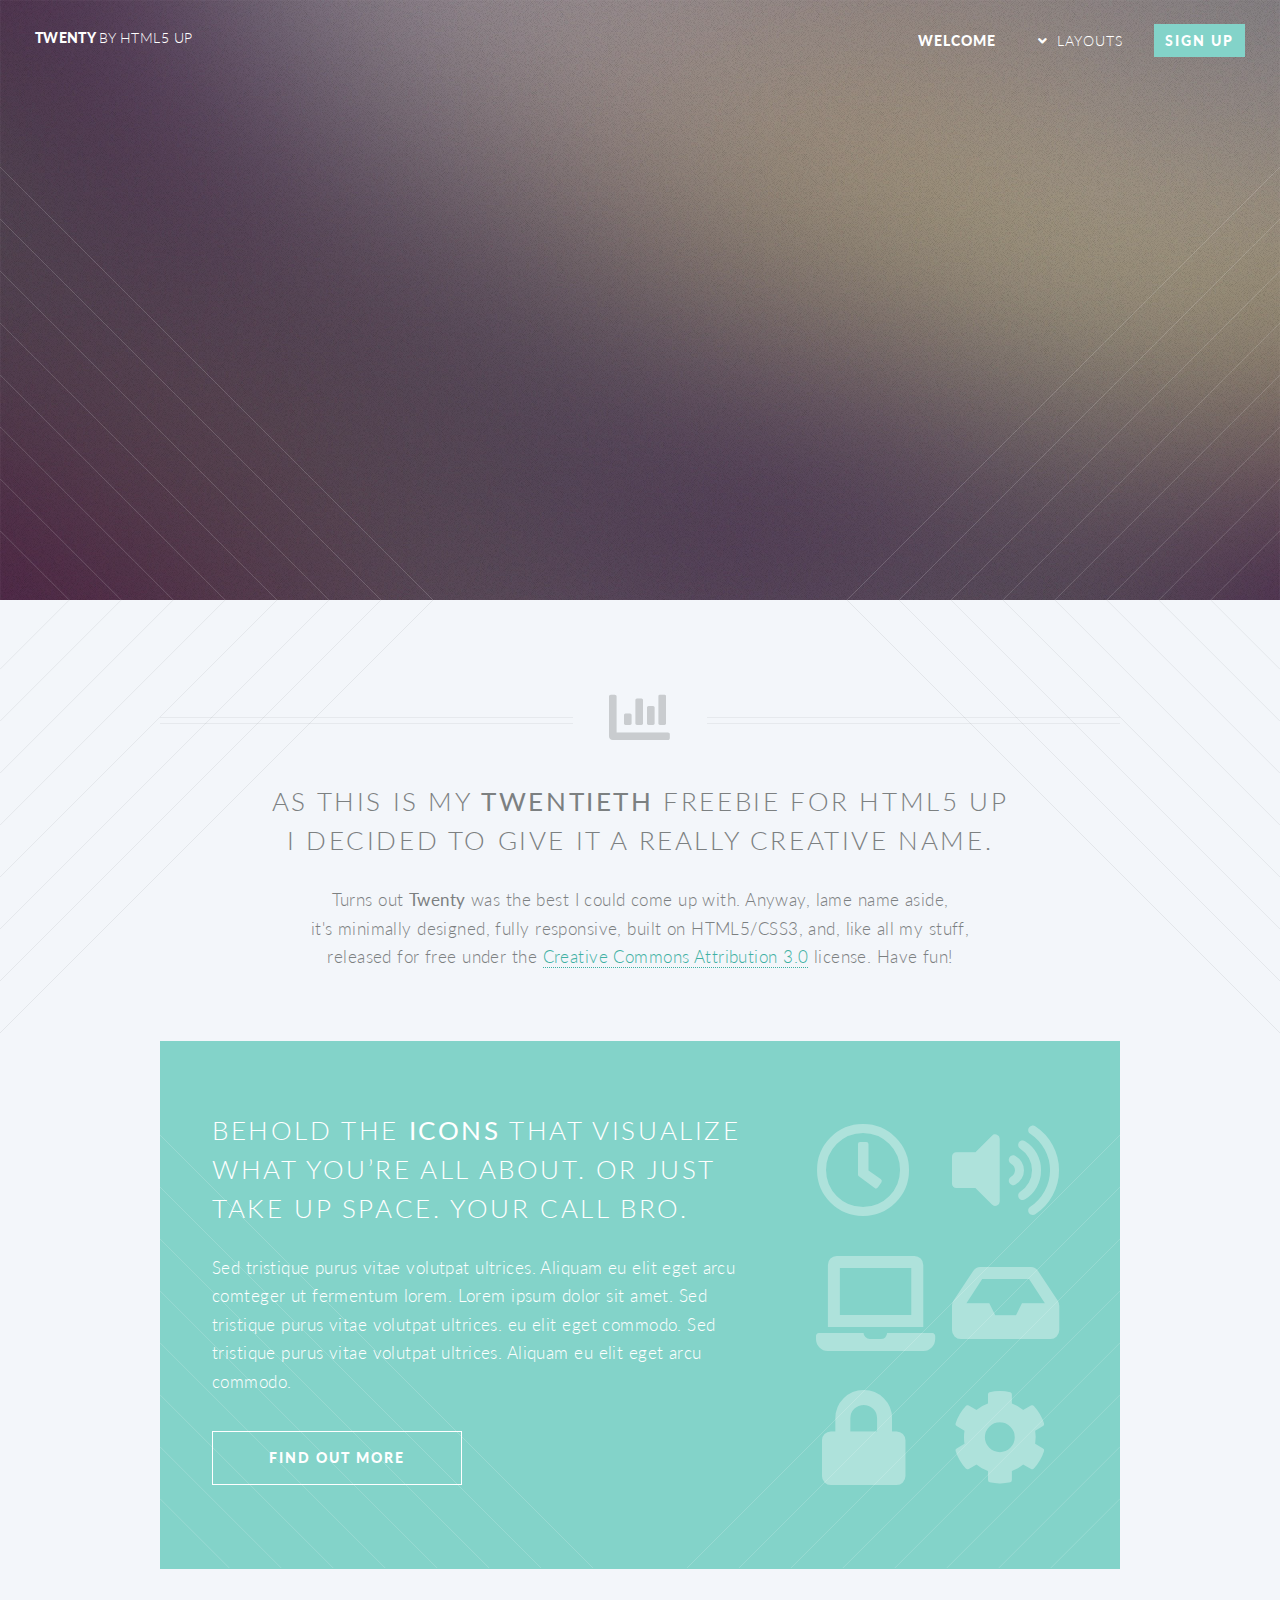
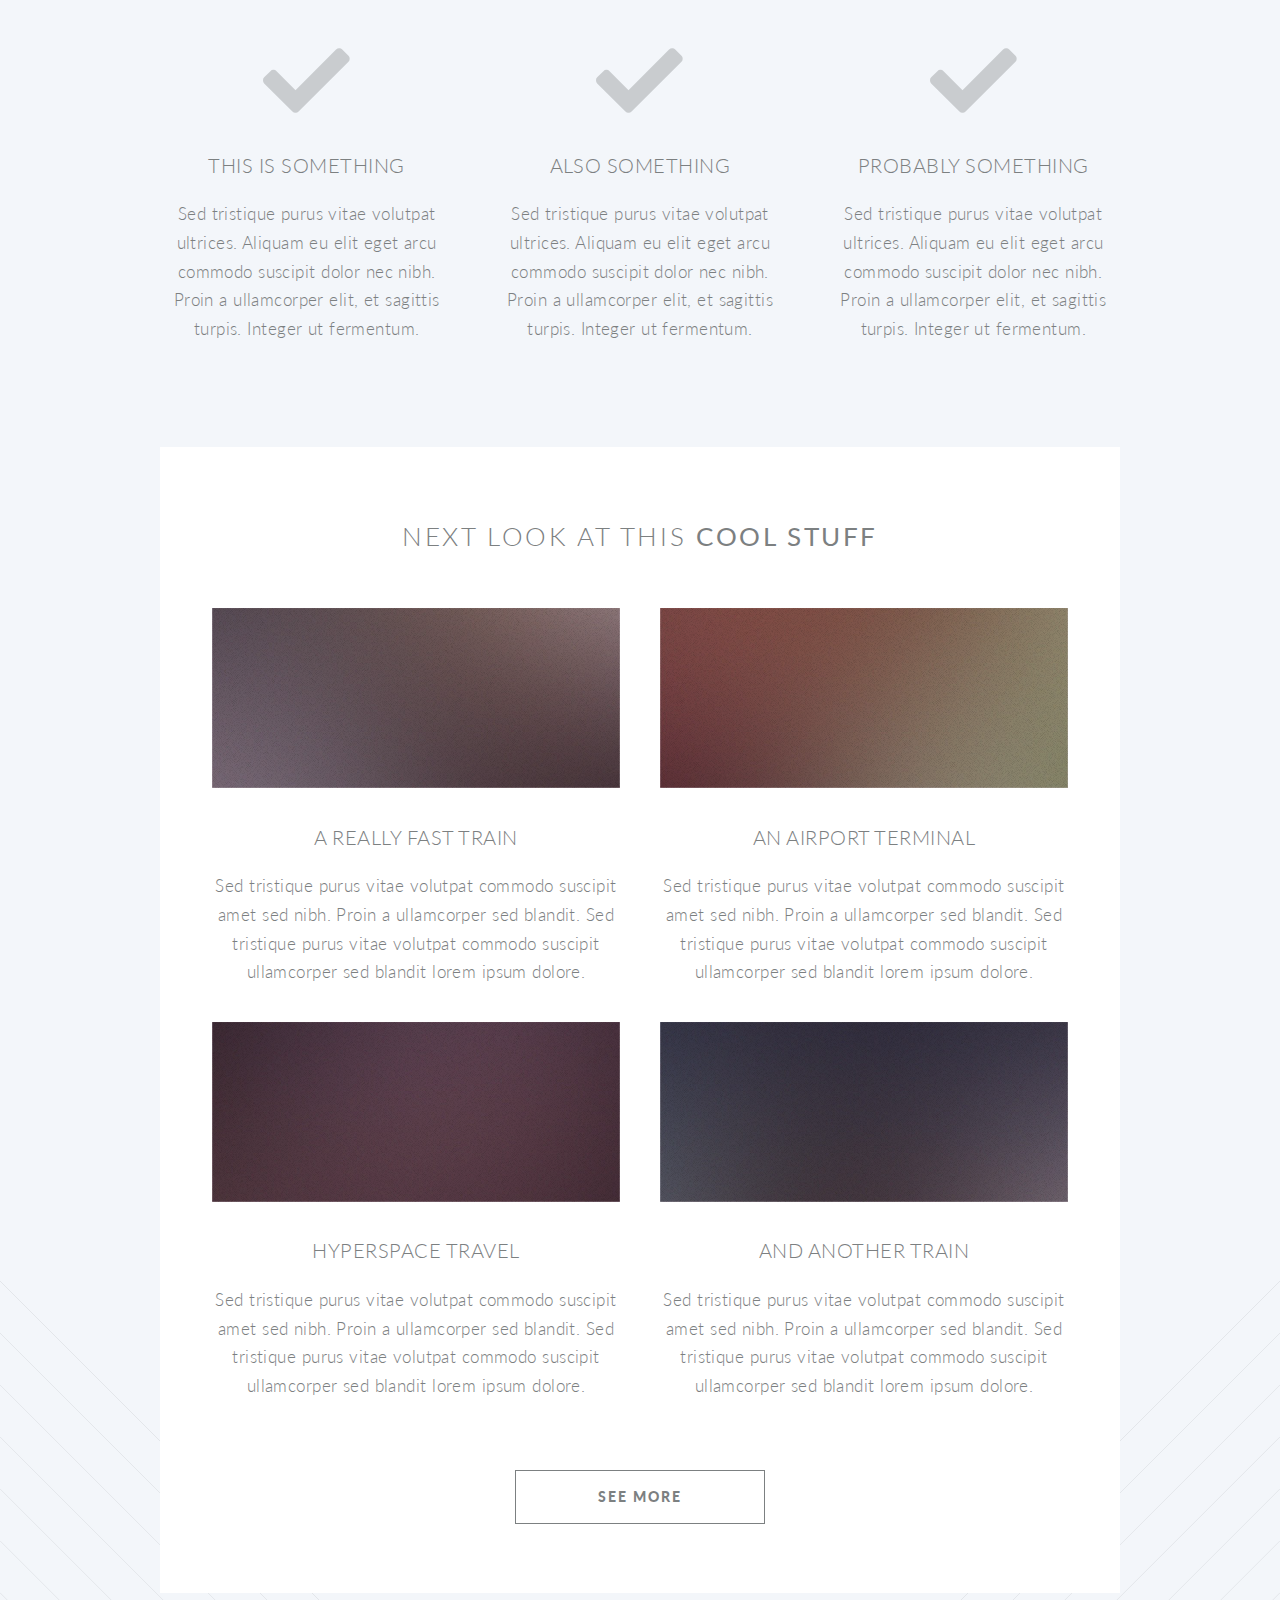
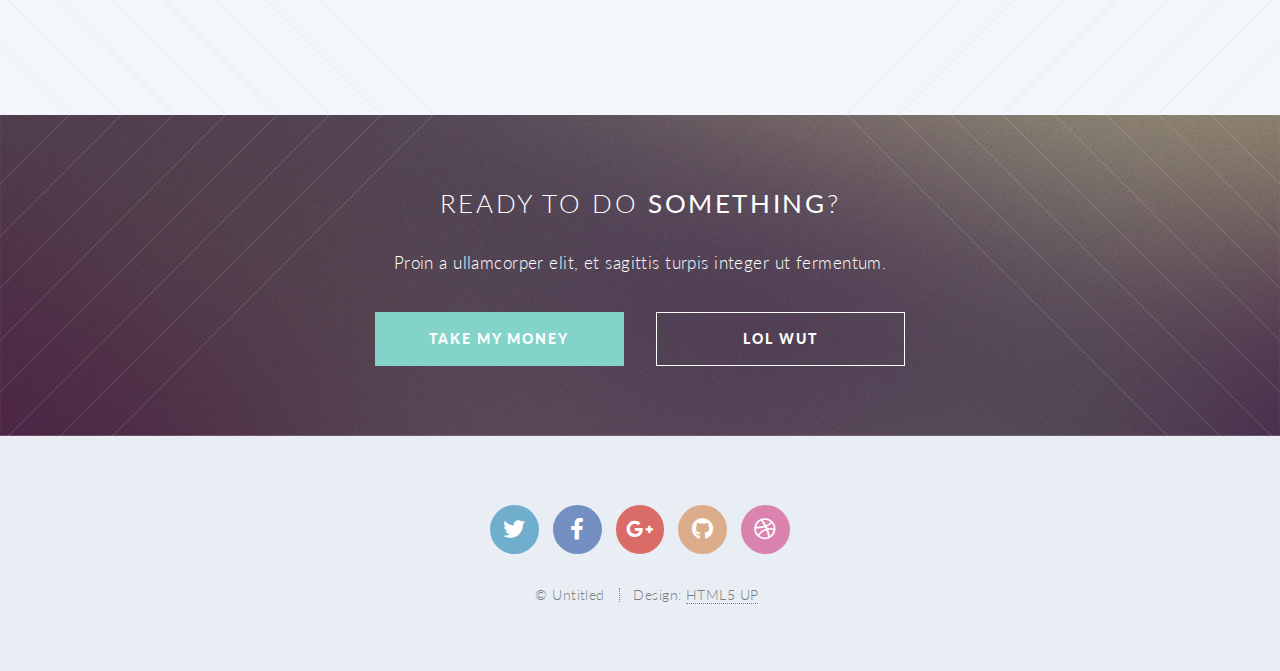
==== index.html @ db38d7d4 "Commit" ====
<!DOCTYPE HTML>
<!--
	Twenty by HTML5 UP
	html5up.net | @ajlkn
	Free for personal and commercial use under the CCA 3.0 license (html5up.net/license)
-->
<html>
	<head>
		<title>Twenty by HTML5 UP</title>
		<meta charset="utf-8" />
		<meta name="viewport" content="width=device-width, initial-scale=1, user-scalable=no" />
		<link rel="stylesheet" href="assets/css/main.css" />
		<noscript><link rel="stylesheet" href="assets/css/noscript.css" /></noscript>
	</head>
	<body class="index is-preload">
		<div id="page-wrapper">

			<!-- Header -->
				<header id="header" class="alt">
					<h1 id="logo"><a href="index.html">Twenty <span>by HTML5 UP</span></a></h1>
					<nav id="nav">
						<ul>
							<li class="current"><a href="index.html">Welcome</a></li>
							<li class="submenu">
								<a href="#">Layouts</a>
								<ul>
									<li><a href="left-sidebar.html">Left Sidebar</a></li>
									<li><a href="right-sidebar.html">Right Sidebar</a></li>
									<li><a href="no-sidebar.html">No Sidebar</a></li>
									<li><a href="contact.html">Contact</a></li>
									<li class="submenu">
										<a href="#">Submenu</a>
										<ul>
											<li><a href="#">Dolore Sed</a></li>
											<li><a href="#">Consequat</a></li>
											<li><a href="#">Lorem Magna</a></li>
											<li><a href="#">Sed Magna</a></li>
											<li><a href="#">Ipsum Nisl</a></li>
										</ul>
									</li>
								</ul>
							</li>
							<li><a href="#" class="button primary">Sign Up</a></li>
						</ul>
					</nav>
				</header>

			<!-- Banner -->
				<section id="banner">

					<!--
						".inner" is set up as an inline-block so it automatically expands
						in both directions to fit whatever's inside it. This means it won't
						automatically wrap lines, so be sure to use line breaks where
						appropriate (<br />).
					-->
					<div class="inner">

						<header>
							<h2>TWENTY</h2>
						</header>
						<p>This is <strong>Twenty</strong>, a free
						<br />
						responsive template
						<br />
						by <a href="http://html5up.net">HTML5 UP</a>.</p>
						<footer>
							<ul class="buttons stacked">
								<li><a href="#main" class="button fit scrolly">Tell Me More</a></li>
							</ul>
						</footer>

					</div>

				</section>

			<!-- Main -->
				<article id="main">

					<header class="special container">
						<span class="icon solid fa-chart-bar"></span>
						<h2>As this is my <strong>twentieth</strong> freebie for HTML5 UP
						<br />
						I decided to give it a really creative name.</h2>
						<p>Turns out <strong>Twenty</strong> was the best I could come up with. Anyway, lame name aside,
						<br />
						it's minimally designed, fully responsive, built on HTML5/CSS3,
						and, like all my stuff,
						<br />
						released for free under the <a href="http://html5up.net/license">Creative Commons Attribution 3.0</a> license. Have fun!</p>
					</header>

					<!-- One -->
						<section class="wrapper style2 container special-alt">
							<div class="row gtr-50">
								<div class="col-8 col-12-narrower">

									<header>
										<h2>Behold the <strong>icons</strong> that visualize what you’re all about. or just take up space. your call bro.</h2>
									</header>
									<p>Sed tristique purus vitae volutpat ultrices. Aliquam eu elit eget arcu comteger ut fermentum lorem. Lorem ipsum dolor sit amet. Sed tristique purus vitae volutpat ultrices. eu elit eget commodo. Sed tristique purus vitae volutpat ultrices. Aliquam eu elit eget arcu commodo.</p>
									<footer>
										<ul class="buttons">
											<li><a href="#" class="button">Find Out More</a></li>
										</ul>
									</footer>

								</div>
								<div class="col-4 col-12-narrower imp-narrower">

									<ul class="featured-icons">
										<li><span class="icon fa-clock"><span class="label">Feature 1</span></span></li>
										<li><span class="icon solid fa-volume-up"><span class="label">Feature 2</span></span></li>
										<li><span class="icon solid fa-laptop"><span class="label">Feature 3</span></span></li>
										<li><span class="icon solid fa-inbox"><span class="label">Feature 4</span></span></li>
										<li><span class="icon solid fa-lock"><span class="label">Feature 5</span></span></li>
										<li><span class="icon solid fa-cog"><span class="label">Feature 6</span></span></li>
									</ul>

								</div>
							</div>
						</section>

					<!-- Two -->
						<section class="wrapper style1 container special">
							<div class="row">
								<div class="col-4 col-12-narrower">

									<section>
										<span class="icon solid featured fa-check"></span>
										<header>
											<h3>This is Something</h3>
										</header>
										<p>Sed tristique purus vitae volutpat ultrices. Aliquam eu elit eget arcu commodo suscipit dolor nec nibh. Proin a ullamcorper elit, et sagittis turpis. Integer ut fermentum.</p>
									</section>

								</div>
								<div class="col-4 col-12-narrower">

									<section>
										<span class="icon solid featured fa-check"></span>
										<header>
											<h3>Also Something</h3>
										</header>
										<p>Sed tristique purus vitae volutpat ultrices. Aliquam eu elit eget arcu commodo suscipit dolor nec nibh. Proin a ullamcorper elit, et sagittis turpis. Integer ut fermentum.</p>
									</section>

								</div>
								<div class="col-4 col-12-narrower">

									<section>
										<span class="icon solid featured fa-check"></span>
										<header>
											<h3>Probably Something</h3>
										</header>
										<p>Sed tristique purus vitae volutpat ultrices. Aliquam eu elit eget arcu commodo suscipit dolor nec nibh. Proin a ullamcorper elit, et sagittis turpis. Integer ut fermentum.</p>
									</section>

								</div>
							</div>
						</section>

					<!-- Three -->
						<section class="wrapper style3 container special">

							<header class="major">
								<h2>Next look at this <strong>cool stuff</strong></h2>
							</header>

							<div class="row">
								<div class="col-6 col-12-narrower">

									<section>
										<a href="#" class="image featured"><img src="images/pic01.jpg" alt="" /></a>
										<header>
											<h3>A Really Fast Train</h3>
										</header>
										<p>Sed tristique purus vitae volutpat commodo suscipit amet sed nibh. Proin a ullamcorper sed blandit. Sed tristique purus vitae volutpat commodo suscipit ullamcorper sed blandit lorem ipsum dolore.</p>
									</section>

								</div>
								<div class="col-6 col-12-narrower">

									<section>
										<a href="#" class="image featured"><img src="images/pic02.jpg" alt="" /></a>
										<header>
											<h3>An Airport Terminal</h3>
										</header>
										<p>Sed tristique purus vitae volutpat commodo suscipit amet sed nibh. Proin a ullamcorper sed blandit. Sed tristique purus vitae volutpat commodo suscipit ullamcorper sed blandit lorem ipsum dolore.</p>
									</section>

								</div>
							</div>
							<div class="row">
								<div class="col-6 col-12-narrower">

									<section>
										<a href="#" class="image featured"><img src="images/pic03.jpg" alt="" /></a>
										<header>
											<h3>Hyperspace Travel</h3>
										</header>
										<p>Sed tristique purus vitae volutpat commodo suscipit amet sed nibh. Proin a ullamcorper sed blandit. Sed tristique purus vitae volutpat commodo suscipit ullamcorper sed blandit lorem ipsum dolore.</p>
									</section>

								</div>
								<div class="col-6 col-12-narrower">

									<section>
										<a href="#" class="image featured"><img src="images/pic04.jpg" alt="" /></a>
										<header>
											<h3>And Another Train</h3>
										</header>
										<p>Sed tristique purus vitae volutpat commodo suscipit amet sed nibh. Proin a ullamcorper sed blandit. Sed tristique purus vitae volutpat commodo suscipit ullamcorper sed blandit lorem ipsum dolore.</p>
									</section>

								</div>
							</div>

							<footer class="major">
								<ul class="buttons">
									<li><a href="#" class="button">See More</a></li>
								</ul>
							</footer>

						</section>

				</article>

			<!-- CTA -->
				<section id="cta">

					<header>
						<h2>Ready to do <strong>something</strong>?</h2>
						<p>Proin a ullamcorper elit, et sagittis turpis integer ut fermentum.</p>
					</header>
					<footer>
						<ul class="buttons">
							<li><a href="#" class="button primary">Take My Money</a></li>
							<li><a href="#" class="button">LOL Wut</a></li>
						</ul>
					</footer>

				</section>

			<!-- Footer -->
				<footer id="footer">

					<ul class="icons">
						<li><a href="#" class="icon brands circle fa-twitter"><span class="label">Twitter</span></a></li>
						<li><a href="#" class="icon brands circle fa-facebook-f"><span class="label">Facebook</span></a></li>
						<li><a href="#" class="icon brands circle fa-google-plus-g"><span class="label">Google+</span></a></li>
						<li><a href="#" class="icon brands circle fa-github"><span class="label">Github</span></a></li>
						<li><a href="#" class="icon brands circle fa-dribbble"><span class="label">Dribbble</span></a></li>
					</ul>

					<ul class="copyright">
						<li>&copy; Untitled</li><li>Design: <a href="http://html5up.net">HTML5 UP</a></li>
					</ul>

				</footer>

		</div>

		<!-- Scripts -->
			<script src="assets/js/jquery.min.js"></script>
			<script src="assets/js/jquery.dropotron.min.js"></script>
			<script src="assets/js/jquery.scrolly.min.js"></script>
			<script src="assets/js/jquery.scrollex.min.js"></script>
			<script src="assets/js/browser.min.js"></script>
			<script src="assets/js/breakpoints.min.js"></script>
			<script src="assets/js/util.js"></script>
			<script src="assets/js/main.js"></script>

	</body>
</html>
---- assets/css/main.css ----
@import url("fontawesome-all.min.css");
@import url("https://fonts.googleapis.com/css?family=Lato:300,400,900");

/*
	Twenty by HTML5 UP
	html5up.net | @ajlkn
	Free for personal and commercial use under the CCA 3.0 license (html5up.net/license)
*/

html, body, div, span, applet, object,
iframe, h1, h2, h3, h4, h5, h6, p, blockquote,
pre, a, abbr, acronym, address, big, cite,
code, del, dfn, em, img, ins, kbd, q, s, samp,
small, strike, strong, sub, sup, tt, var, b,
u, i, center, dl, dt, dd, ol, ul, li, fieldset,
form, label, legend, table, caption, tbody,
tfoot, thead, tr, th, td, article, aside,
canvas, details, embed, figure, figcaption,
footer, header, hgroup, menu, nav, output, ruby,
section, summary, time, mark, audio, video {
	margin: 0;
	padding: 0;
	border: 0;
	font-size: 100%;
	font: inherit;
	vertical-align: baseline;}

article, aside, details, figcaption, figure,
footer, header, hgroup, menu, nav, section {
	display: block;}

body {
	line-height: 1;
}

ol, ul {
	list-style: none;
}

blockquote, q {
	quotes: none;
}

	blockquote:before, blockquote:after, q:before, q:after {
		content: '';
		content: none;
	}

table {
	border-collapse: collapse;
	border-spacing: 0;
}

body {
	-webkit-text-size-adjust: none;
}

mark {
	background-color: transparent;
	color: inherit;
}

input::-moz-focus-inner {
	border: 0;
	padding: 0;
}

input, select, textarea {
	-moz-appearance: none;
	-webkit-appearance: none;
	-ms-appearance: none;
	appearance: none;
}

/* Basic */

	html {
		box-sizing: border-box;
	}

	*, *:before, *:after {
		box-sizing: inherit;
	}

	body {
		background: #f3f6fa;
	}

		body.is-preload *, body.is-preload *:before, body.is-preload *:after {
			-moz-animation: none !important;
			-webkit-animation: none !important;
			-ms-animation: none !important;
			animation: none !important;
			-moz-transition: none !important;
			-webkit-transition: none !important;
			-ms-transition: none !important;
			transition: none !important;
		}

	body, input, select, textarea {
		color: #7c8081;
		font-family: 'Lato', sans-serif;
		font-size: 15pt;
		font-weight: 300;
		letter-spacing: 0.025em;
		line-height: 1.75em;
	}

	a {
		-moz-transition: color 0.2s ease-in-out, border-color 0.2s ease-in-out, background-color 0.2s ease-in-out;
		-webkit-transition: color 0.2s ease-in-out, border-color 0.2s ease-in-out, background-color 0.2s ease-in-out;
		-ms-transition: color 0.2s ease-in-out, border-color 0.2s ease-in-out, background-color 0.2s ease-in-out;
		transition: color 0.2s ease-in-out, border-color 0.2s ease-in-out, background-color 0.2s ease-in-out;
		color: #3fb1a3;
		text-decoration: none;
		border-bottom: dotted 1px;
	}

		a:hover {
			border-bottom-color: transparent;
		}

	strong, b {
		font-weight: 400;
	}

	p, ul, ol, dl, table, blockquote {
		margin: 0 0 2em 0;
	}

	h1, h2, h3, h4, h5, h6 {
		color: inherit;
		font-weight: 300;
		line-height: 1.75em;
		margin-bottom: 1em;
		text-transform: uppercase;
	}

		h1 a, h2 a, h3 a, h4 a, h5 a, h6 a {
			color: inherit;
			text-decoration: none;
			border: 0;
		}

	h2 {
		font-size: 1.5em;
		letter-spacing: 0.1em;
	}

	h3 {
		font-size: 1.15em;
		letter-spacing: 0.025em;
	}

	sub {
		font-size: 0.8em;
		position: relative;
		top: 0.5em;
	}

	sup {
		font-size: 0.8em;
		position: relative;
		top: -0.5em;
	}

	hr {
		border-top: solid 1px rgba(124, 128, 129, 0.2);
		border: 0;
		margin-bottom: 1.5em;
	}

	blockquote {
		border-left: solid 0.5em rgba(124, 128, 129, 0.2);
		font-style: italic;
		padding: 1em 0 1em 2em;
	}

/* Container */

	.container {
		margin: 0 auto;
		max-width: 100%;
		width: 1400px;
	}

		.container.medium {
			width: 1050px;
		}

		@media screen and (max-width: 1680px) {

			.container {
				width: 1200px;
			}

				.container.medium {
					width: 900px;
				}

		}

		@media screen and (max-width: 1280px) {

			.container {
				width: 960px;
			}

				.container.medium {
					width: 735px;
				}

		}

		@media screen and (max-width: 980px) {

			.container {
				width: 95%;
			}

				.container.medium {
					width: 71.25%;
				}

		}

		@media screen and (max-width: 840px) {

			.container {
				width: 95%;
			}

				.container.medium {
					width: 95%;
				}

		}

		@media screen and (max-width: 736px) {

			.container {
				width: 100%;
			}

				.container.medium {
					width: 100%;
				}

		}

/* Row */

	.row {
		display: flex;
		flex-wrap: wrap;
		box-sizing: border-box;
		align-items: stretch;
	}

		.row > * {
			box-sizing: border-box;
		}

		.row.gtr-uniform > * > :last-child {
			margin-bottom: 0;
		}

		.row.aln-left {
			justify-content: flex-start;
		}

		.row.aln-center {
			justify-content: center;
		}

		.row.aln-right {
			justify-content: flex-end;
		}

		.row.aln-top {
			align-items: flex-start;
		}

		.row.aln-middle {
			align-items: center;
		}

		.row.aln-bottom {
			align-items: flex-end;
		}

		.row > .imp {
			order: -1;
		}

		.row > .col-1 {
			width: 8.33333%;
		}

		.row > .off-1 {
			margin-left: 8.33333%;
		}

		.row > .col-2 {
			width: 16.66667%;
		}

		.row > .off-2 {
			margin-left: 16.66667%;
		}

		.row > .col-3 {
			width: 25%;
		}

		.row > .off-3 {
			margin-left: 25%;
		}

		.row > .col-4 {
			width: 33.33333%;
		}

		.row > .off-4 {
			margin-left: 33.33333%;
		}

		.row > .col-5 {
			width: 41.66667%;
		}

		.row > .off-5 {
			margin-left: 41.66667%;
		}

		.row > .col-6 {
			width: 50%;
		}

		.row > .off-6 {
			margin-left: 50%;
		}

		.row > .col-7 {
			width: 58.33333%;
		}

		.row > .off-7 {
			margin-left: 58.33333%;
		}

		.row > .col-8 {
			width: 66.66667%;
		}

		.row > .off-8 {
			margin-left: 66.66667%;
		}

		.row > .col-9 {
			width: 75%;
		}

		.row > .off-9 {
			margin-left: 75%;
		}

		.row > .col-10 {
			width: 83.33333%;
		}

		.row > .off-10 {
			margin-left: 83.33333%;
		}

		.row > .col-11 {
			width: 91.66667%;
		}

		.row > .off-11 {
			margin-left: 91.66667%;
		}

		.row > .col-12 {
			width: 100%;
		}

		.row > .off-12 {
			margin-left: 100%;
		}

		.row.gtr-0 {
			margin-top: 0px;
			margin-left: 0px;
		}

			.row.gtr-0 > * {
				padding: 0px 0 0 0px;
			}

			.row.gtr-0.gtr-uniform {
				margin-top: 0px;
			}

				.row.gtr-0.gtr-uniform > * {
					padding-top: 0px;
				}

		.row.gtr-25 {
			margin-top: -12.5px;
			margin-left: -12.5px;
		}

			.row.gtr-25 > * {
				padding: 12.5px 0 0 12.5px;
			}

			.row.gtr-25.gtr-uniform {
				margin-top: -12.5px;
			}

				.row.gtr-25.gtr-uniform > * {
					padding-top: 12.5px;
				}

		.row.gtr-50 {
			margin-top: -25px;
			margin-left: -25px;
		}

			.row.gtr-50 > * {
				padding: 25px 0 0 25px;
			}

			.row.gtr-50.gtr-uniform {
				margin-top: -25px;
			}

				.row.gtr-50.gtr-uniform > * {
					padding-top: 25px;
				}

		.row {
			margin-top: -50px;
			margin-left: -50px;
		}

			.row > * {
				padding: 50px 0 0 50px;
			}

			.row.gtr-uniform {
				margin-top: -50px;
			}

				.row.gtr-uniform > * {
					padding-top: 50px;
				}

		.row.gtr-150 {
			margin-top: -75px;
			margin-left: -75px;
		}

			.row.gtr-150 > * {
				padding: 75px 0 0 75px;
			}

			.row.gtr-150.gtr-uniform {
				margin-top: -75px;
			}

				.row.gtr-150.gtr-uniform > * {
					padding-top: 75px;
				}

		.row.gtr-200 {
			margin-top: -100px;
			margin-left: -100px;
		}

			.row.gtr-200 > * {
				padding: 100px 0 0 100px;
			}

			.row.gtr-200.gtr-uniform {
				margin-top: -100px;
			}

				.row.gtr-200.gtr-uniform > * {
					padding-top: 100px;
				}

		@media screen and (max-width: 1680px) {

			.row {
				display: flex;
				flex-wrap: wrap;
				box-sizing: border-box;
				align-items: stretch;
			}

				.row > * {
					box-sizing: border-box;
				}

				.row.gtr-uniform > * > :last-child {
					margin-bottom: 0;
				}

				.row.aln-left {
					justify-content: flex-start;
				}

				.row.aln-center {
					justify-content: center;
				}

				.row.aln-right {
					justify-content: flex-end;
				}

				.row.aln-top {
					align-items: flex-start;
				}

				.row.aln-middle {
					align-items: center;
				}

				.row.aln-bottom {
					align-items: flex-end;
				}

				.row > .imp-wide {
					order: -1;
				}

				.row > .col-1-wide {
					width: 8.33333%;
				}

				.row > .off-1-wide {
					margin-left: 8.33333%;
				}

				.row > .col-2-wide {
					width: 16.66667%;
				}

				.row > .off-2-wide {
					margin-left: 16.66667%;
				}

				.row > .col-3-wide {
					width: 25%;
				}

				.row > .off-3-wide {
					margin-left: 25%;
				}

				.row > .col-4-wide {
					width: 33.33333%;
				}

				.row > .off-4-wide {
					margin-left: 33.33333%;
				}

				.row > .col-5-wide {
					width: 41.66667%;
				}

				.row > .off-5-wide {
					margin-left: 41.66667%;
				}

				.row > .col-6-wide {
					width: 50%;
				}

				.row > .off-6-wide {
					margin-left: 50%;
				}

				.row > .col-7-wide {
					width: 58.33333%;
				}

				.row > .off-7-wide {
					margin-left: 58.33333%;
				}

				.row > .col-8-wide {
					width: 66.66667%;
				}

				.row > .off-8-wide {
					margin-left: 66.66667%;
				}

				.row > .col-9-wide {
					width: 75%;
				}

				.row > .off-9-wide {
					margin-left: 75%;
				}

				.row > .col-10-wide {
					width: 83.33333%;
				}

				.row > .off-10-wide {
					margin-left: 83.33333%;
				}

				.row > .col-11-wide {
					width: 91.66667%;
				}

				.row > .off-11-wide {
					margin-left: 91.66667%;
				}

				.row > .col-12-wide {
					width: 100%;
				}

				.row > .off-12-wide {
					margin-left: 100%;
				}

				.row.gtr-0 {
					margin-top: 0px;
					margin-left: 0px;
				}

					.row.gtr-0 > * {
						padding: 0px 0 0 0px;
					}

					.row.gtr-0.gtr-uniform {
						margin-top: 0px;
					}

						.row.gtr-0.gtr-uniform > * {
							padding-top: 0px;
						}

				.row.gtr-25 {
					margin-top: -10px;
					margin-left: -10px;
				}

					.row.gtr-25 > * {
						padding: 10px 0 0 10px;
					}

					.row.gtr-25.gtr-uniform {
						margin-top: -10px;
					}

						.row.gtr-25.gtr-uniform > * {
							padding-top: 10px;
						}

				.row.gtr-50 {
					margin-top: -20px;
					margin-left: -20px;
				}

					.row.gtr-50 > * {
						padding: 20px 0 0 20px;
					}

					.row.gtr-50.gtr-uniform {
						margin-top: -20px;
					}

						.row.gtr-50.gtr-uniform > * {
							padding-top: 20px;
						}

				.row {
					margin-top: -40px;
					margin-left: -40px;
				}

					.row > * {
						padding: 40px 0 0 40px;
					}

					.row.gtr-uniform {
						margin-top: -40px;
					}

						.row.gtr-uniform > * {
							padding-top: 40px;
						}

				.row.gtr-150 {
					margin-top: -60px;
					margin-left: -60px;
				}

					.row.gtr-150 > * {
						padding: 60px 0 0 60px;
					}

					.row.gtr-150.gtr-uniform {
						margin-top: -60px;
					}

						.row.gtr-150.gtr-uniform > * {
							padding-top: 60px;
						}

				.row.gtr-200 {
					margin-top: -80px;
					margin-left: -80px;
				}

					.row.gtr-200 > * {
						padding: 80px 0 0 80px;
					}

					.row.gtr-200.gtr-uniform {
						margin-top: -80px;
					}

						.row.gtr-200.gtr-uniform > * {
							padding-top: 80px;
						}

		}

		@media screen and (max-width: 1280px) {

			.row {
				display: flex;
				flex-wrap: wrap;
				box-sizing: border-box;
				align-items: stretch;
			}

				.row > * {
					box-sizing: border-box;
				}

				.row.gtr-uniform > * > :last-child {
					margin-bottom: 0;
				}

				.row.aln-left {
					justify-content: flex-start;
				}

				.row.aln-center {
					justify-content: center;
				}

				.row.aln-right {
					justify-content: flex-end;
				}

				.row.aln-top {
					align-items: flex-start;
				}

				.row.aln-middle {
					align-items: center;
				}

				.row.aln-bottom {
					align-items: flex-end;
				}

				.row > .imp-normal {
					order: -1;
				}

				.row > .col-1-normal {
					width: 8.33333%;
				}

				.row > .off-1-normal {
					margin-left: 8.33333%;
				}

				.row > .col-2-normal {
					width: 16.66667%;
				}

				.row > .off-2-normal {
					margin-left: 16.66667%;
				}

				.row > .col-3-normal {
					width: 25%;
				}

				.row > .off-3-normal {
					margin-left: 25%;
				}

				.row > .col-4-normal {
					width: 33.33333%;
				}

				.row > .off-4-normal {
					margin-left: 33.33333%;
				}

				.row > .col-5-normal {
					width: 41.66667%;
				}

				.row > .off-5-normal {
					margin-left: 41.66667%;
				}

				.row > .col-6-normal {
					width: 50%;
				}

				.row > .off-6-normal {
					margin-left: 50%;
				}

				.row > .col-7-normal {
					width: 58.33333%;
				}

				.row > .off-7-normal {
					margin-left: 58.33333%;
				}

				.row > .col-8-normal {
					width: 66.66667%;
				}

				.row > .off-8-normal {
					margin-left: 66.66667%;
				}

				.row > .col-9-normal {
					width: 75%;
				}

				.row > .off-9-normal {
					margin-left: 75%;
				}

				.row > .col-10-normal {
					width: 83.33333%;
				}

				.row > .off-10-normal {
					margin-left: 83.33333%;
				}

				.row > .col-11-normal {
					width: 91.66667%;
				}

				.row > .off-11-normal {
					margin-left: 91.66667%;
				}

				.row > .col-12-normal {
					width: 100%;
				}

				.row > .off-12-normal {
					margin-left: 100%;
				}

				.row.gtr-0 {
					margin-top: 0px;
					margin-left: 0px;
				}

					.row.gtr-0 > * {
						padding: 0px 0 0 0px;
					}

					.row.gtr-0.gtr-uniform {
						margin-top: 0px;
					}

						.row.gtr-0.gtr-uniform > * {
							padding-top: 0px;
						}

				.row.gtr-25 {
					margin-top: -10px;
					margin-left: -10px;
				}

					.row.gtr-25 > * {
						padding: 10px 0 0 10px;
					}

					.row.gtr-25.gtr-uniform {
						margin-top: -10px;
					}

						.row.gtr-25.gtr-uniform > * {
							padding-top: 10px;
						}

				.row.gtr-50 {
					margin-top: -20px;
					margin-left: -20px;
				}

					.row.gtr-50 > * {
						padding: 20px 0 0 20px;
					}

					.row.gtr-50.gtr-uniform {
						margin-top: -20px;
					}

						.row.gtr-50.gtr-uniform > * {
							padding-top: 20px;
						}

				.row {
					margin-top: -40px;
					margin-left: -40px;
				}

					.row > * {
						padding: 40px 0 0 40px;
					}

					.row.gtr-uniform {
						margin-top: -40px;
					}

						.row.gtr-uniform > * {
							padding-top: 40px;
						}

				.row.gtr-150 {
					margin-top: -60px;
					margin-left: -60px;
				}

					.row.gtr-150 > * {
						padding: 60px 0 0 60px;
					}

					.row.gtr-150.gtr-uniform {
						margin-top: -60px;
					}

						.row.gtr-150.gtr-uniform > * {
							padding-top: 60px;
						}

				.row.gtr-200 {
					margin-top: -80px;
					margin-left: -80px;
				}

					.row.gtr-200 > * {
						padding: 80px 0 0 80px;
					}

					.row.gtr-200.gtr-uniform {
						margin-top: -80px;
					}

						.row.gtr-200.gtr-uniform > * {
							padding-top: 80px;
						}

		}

		@media screen and (max-width: 980px) {

			.row {
				display: flex;
				flex-wrap: wrap;
				box-sizing: border-box;
				align-items: stretch;
			}

				.row > * {
					box-sizing: border-box;
				}

				.row.gtr-uniform > * > :last-child {
					margin-bottom: 0;
				}

				.row.aln-left {
					justify-content: flex-start;
				}

				.row.aln-center {
					justify-content: center;
				}

				.row.aln-right {
					justify-content: flex-end;
				}

				.row.aln-top {
					align-items: flex-start;
				}

				.row.aln-middle {
					align-items: center;
				}

				.row.aln-bottom {
					align-items: flex-end;
				}

				.row > .imp-narrow {
					order: -1;
				}

				.row > .col-1-narrow {
					width: 8.33333%;
				}

				.row > .off-1-narrow {
					margin-left: 8.33333%;
				}

				.row > .col-2-narrow {
					width: 16.66667%;
				}

				.row > .off-2-narrow {
					margin-left: 16.66667%;
				}

				.row > .col-3-narrow {
					width: 25%;
				}

				.row > .off-3-narrow {
					margin-left: 25%;
				}

				.row > .col-4-narrow {
					width: 33.33333%;
				}

				.row > .off-4-narrow {
					margin-left: 33.33333%;
				}

				.row > .col-5-narrow {
					width: 41.66667%;
				}

				.row > .off-5-narrow {
					margin-left: 41.66667%;
				}

				.row > .col-6-narrow {
					width: 50%;
				}

				.row > .off-6-narrow {
					margin-left: 50%;
				}

				.row > .col-7-narrow {
					width: 58.33333%;
				}

				.row > .off-7-narrow {
					margin-left: 58.33333%;
				}

				.row > .col-8-narrow {
					width: 66.66667%;
				}

				.row > .off-8-narrow {
					margin-left: 66.66667%;
				}

				.row > .col-9-narrow {
					width: 75%;
				}

				.row > .off-9-narrow {
					margin-left: 75%;
				}

				.row > .col-10-narrow {
					width: 83.33333%;
				}

				.row > .off-10-narrow {
					margin-left: 83.33333%;
				}

				.row > .col-11-narrow {
					width: 91.66667%;
				}

				.row > .off-11-narrow {
					margin-left: 91.66667%;
				}

				.row > .col-12-narrow {
					width: 100%;
				}

				.row > .off-12-narrow {
					margin-left: 100%;
				}

				.row.gtr-0 {
					margin-top: 0px;
					margin-left: 0px;
				}

					.row.gtr-0 > * {
						padding: 0px 0 0 0px;
					}

					.row.gtr-0.gtr-uniform {
						margin-top: 0px;
					}

						.row.gtr-0.gtr-uniform > * {
							padding-top: 0px;
						}

				.row.gtr-25 {
					margin-top: -7.5px;
					margin-left: -7.5px;
				}

					.row.gtr-25 > * {
						padding: 7.5px 0 0 7.5px;
					}

					.row.gtr-25.gtr-uniform {
						margin-top: -7.5px;
					}

						.row.gtr-25.gtr-uniform > * {
							padding-top: 7.5px;
						}

				.row.gtr-50 {
					margin-top: -15px;
					margin-left: -15px;
				}

					.row.gtr-50 > * {
						padding: 15px 0 0 15px;
					}

					.row.gtr-50.gtr-uniform {
						margin-top: -15px;
					}

						.row.gtr-50.gtr-uniform > * {
							padding-top: 15px;
						}

				.row {
					margin-top: -30px;
					margin-left: -30px;
				}

					.row > * {
						padding: 30px 0 0 30px;
					}

					.row.gtr-uniform {
						margin-top: -30px;
					}

						.row.gtr-uniform > * {
							padding-top: 30px;
						}

				.row.gtr-150 {
					margin-top: -45px;
					margin-left: -45px;
				}

					.row.gtr-150 > * {
						padding: 45px 0 0 45px;
					}

					.row.gtr-150.gtr-uniform {
						margin-top: -45px;
					}

						.row.gtr-150.gtr-uniform > * {
							padding-top: 45px;
						}

				.row.gtr-200 {
					margin-top: -60px;
					margin-left: -60px;
				}

					.row.gtr-200 > * {
						padding: 60px 0 0 60px;
					}

					.row.gtr-200.gtr-uniform {
						margin-top: -60px;
					}

						.row.gtr-200.gtr-uniform > * {
							padding-top: 60px;
						}

		}

		@media screen and (max-width: 840px) {

			.row {
				display: flex;
				flex-wrap: wrap;
				box-sizing: border-box;
				align-items: stretch;
			}

				.row > * {
					box-sizing: border-box;
				}

				.row.gtr-uniform > * > :last-child {
					margin-bottom: 0;
				}

				.row.aln-left {
					justify-content: flex-start;
				}

				.row.aln-center {
					justify-content: center;
				}

				.row.aln-right {
					justify-content: flex-end;
				}

				.row.aln-top {
					align-items: flex-start;
				}

				.row.aln-middle {
					align-items: center;
				}

				.row.aln-bottom {
					align-items: flex-end;
				}

				.row > .imp-narrower {
					order: -1;
				}

				.row > .col-1-narrower {
					width: 8.33333%;
				}

				.row > .off-1-narrower {
					margin-left: 8.33333%;
				}

				.row > .col-2-narrower {
					width: 16.66667%;
				}

				.row > .off-2-narrower {
					margin-left: 16.66667%;
				}

				.row > .col-3-narrower {
					width: 25%;
				}

				.row > .off-3-narrower {
					margin-left: 25%;
				}

				.row > .col-4-narrower {
					width: 33.33333%;
				}

				.row > .off-4-narrower {
					margin-left: 33.33333%;
				}

				.row > .col-5-narrower {
					width: 41.66667%;
				}

				.row > .off-5-narrower {
					margin-left: 41.66667%;
				}

				.row > .col-6-narrower {
					width: 50%;
				}

				.row > .off-6-narrower {
					margin-left: 50%;
				}

				.row > .col-7-narrower {
					width: 58.33333%;
				}

				.row > .off-7-narrower {
					margin-left: 58.33333%;
				}

				.row > .col-8-narrower {
					width: 66.66667%;
				}

				.row > .off-8-narrower {
					margin-left: 66.66667%;
				}

				.row > .col-9-narrower {
					width: 75%;
				}

				.row > .off-9-narrower {
					margin-left: 75%;
				}

				.row > .col-10-narrower {
					width: 83.33333%;
				}

				.row > .off-10-narrower {
					margin-left: 83.33333%;
				}

				.row > .col-11-narrower {
					width: 91.66667%;
				}

				.row > .off-11-narrower {
					margin-left: 91.66667%;
				}

				.row > .col-12-narrower {
					width: 100%;
				}

				.row > .off-12-narrower {
					margin-left: 100%;
				}

				.row.gtr-0 {
					margin-top: 0px;
					margin-left: 0px;
				}

					.row.gtr-0 > * {
						padding: 0px 0 0 0px;
					}

					.row.gtr-0.gtr-uniform {
						margin-top: 0px;
					}

						.row.gtr-0.gtr-uniform > * {
							padding-top: 0px;
						}

				.row.gtr-25 {
					margin-top: -7.5px;
					margin-left: -7.5px;
				}

					.row.gtr-25 > * {
						padding: 7.5px 0 0 7.5px;
					}

					.row.gtr-25.gtr-uniform {
						margin-top: -7.5px;
					}

						.row.gtr-25.gtr-uniform > * {
							padding-top: 7.5px;
						}

				.row.gtr-50 {
					margin-top: -15px;
					margin-left: -15px;
				}

					.row.gtr-50 > * {
						padding: 15px 0 0 15px;
					}

					.row.gtr-50.gtr-uniform {
						margin-top: -15px;
					}

						.row.gtr-50.gtr-uniform > * {
							padding-top: 15px;
						}

				.row {
					margin-top: -30px;
					margin-left: -30px;
				}

					.row > * {
						padding: 30px 0 0 30px;
					}

					.row.gtr-uniform {
						margin-top: -30px;
					}

						.row.gtr-uniform > * {
							padding-top: 30px;
						}

				.row.gtr-150 {
					margin-top: -45px;
					margin-left: -45px;
				}

					.row.gtr-150 > * {
						padding: 45px 0 0 45px;
					}

					.row.gtr-150.gtr-uniform {
						margin-top: -45px;
					}

						.row.gtr-150.gtr-uniform > * {
							padding-top: 45px;
						}

				.row.gtr-200 {
					margin-top: -60px;
					margin-left: -60px;
				}

					.row.gtr-200 > * {
						padding: 60px 0 0 60px;
					}

					.row.gtr-200.gtr-uniform {
						margin-top: -60px;
					}

						.row.gtr-200.gtr-uniform > * {
							padding-top: 60px;
						}

		}

		@media screen and (max-width: 736px) {

			.row {
				display: flex;
				flex-wrap: wrap;
				box-sizing: border-box;
				align-items: stretch;
			}

				.row > * {
					box-sizing: border-box;
				}

				.row.gtr-uniform > * > :last-child {
					margin-bottom: 0;
				}

				.row.aln-left {
					justify-content: flex-start;
				}

				.row.aln-center {
					justify-content: center;
				}

				.row.aln-right {
					justify-content: flex-end;
				}

				.row.aln-top {
					align-items: flex-start;
				}

				.row.aln-middle {
					align-items: center;
				}

				.row.aln-bottom {
					align-items: flex-end;
				}

				.row > .imp-mobile {
					order: -1;
				}

				.row > .col-1-mobile {
					width: 8.33333%;
				}

				.row > .off-1-mobile {
					margin-left: 8.33333%;
				}

				.row > .col-2-mobile {
					width: 16.66667%;
				}

				.row > .off-2-mobile {
					margin-left: 16.66667%;
				}

				.row > .col-3-mobile {
					width: 25%;
				}

				.row > .off-3-mobile {
					margin-left: 25%;
				}

				.row > .col-4-mobile {
					width: 33.33333%;
				}

				.row > .off-4-mobile {
					margin-left: 33.33333%;
				}

				.row > .col-5-mobile {
					width: 41.66667%;
				}

				.row > .off-5-mobile {
					margin-left: 41.66667%;
				}

				.row > .col-6-mobile {
					width: 50%;
				}

				.row > .off-6-mobile {
					margin-left: 50%;
				}

				.row > .col-7-mobile {
					width: 58.33333%;
				}

				.row > .off-7-mobile {
					margin-left: 58.33333%;
				}

				.row > .col-8-mobile {
					width: 66.66667%;
				}

				.row > .off-8-mobile {
					margin-left: 66.66667%;
				}

				.row > .col-9-mobile {
					width: 75%;
				}

				.row > .off-9-mobile {
					margin-left: 75%;
				}

				.row > .col-10-mobile {
					width: 83.33333%;
				}

				.row > .off-10-mobile {
					margin-left: 83.33333%;
				}

				.row > .col-11-mobile {
					width: 91.66667%;
				}

				.row > .off-11-mobile {
					margin-left: 91.66667%;
				}

				.row > .col-12-mobile {
					width: 100%;
				}

				.row > .off-12-mobile {
					margin-left: 100%;
				}

				.row.gtr-0 {
					margin-top: 0px;
					margin-left: 0px;
				}

					.row.gtr-0 > * {
						padding: 0px 0 0 0px;
					}

					.row.gtr-0.gtr-uniform {
						margin-top: 0px;
					}

						.row.gtr-0.gtr-uniform > * {
							padding-top: 0px;
						}

				.row.gtr-25 {
					margin-top: -7.5px;
					margin-left: -7.5px;
				}

					.row.gtr-25 > * {
						padding: 7.5px 0 0 7.5px;
					}

					.row.gtr-25.gtr-uniform {
						margin-top: -7.5px;
					}

						.row.gtr-25.gtr-uniform > * {
							padding-top: 7.5px;
						}

				.row.gtr-50 {
					margin-top: -15px;
					margin-left: -15px;
				}

					.row.gtr-50 > * {
						padding: 15px 0 0 15px;
					}

					.row.gtr-50.gtr-uniform {
						margin-top: -15px;
					}

						.row.gtr-50.gtr-uniform > * {
							padding-top: 15px;
						}

				.row {
					margin-top: -30px;
					margin-left: -30px;
				}

					.row > * {
						padding: 30px 0 0 30px;
					}

					.row.gtr-uniform {
						margin-top: -30px;
					}

						.row.gtr-uniform > * {
							padding-top: 30px;
						}

				.row.gtr-150 {
					margin-top: -45px;
					margin-left: -45px;
				}

					.row.gtr-150 > * {
						padding: 45px 0 0 45px;
					}

					.row.gtr-150.gtr-uniform {
						margin-top: -45px;
					}

						.row.gtr-150.gtr-uniform > * {
							padding-top: 45px;
						}

				.row.gtr-200 {
					margin-top: -60px;
					margin-left: -60px;
				}

					.row.gtr-200 > * {
						padding: 60px 0 0 60px;
					}

					.row.gtr-200.gtr-uniform {
						margin-top: -60px;
					}

						.row.gtr-200.gtr-uniform > * {
							padding-top: 60px;
						}

		}

/* Section/Article */

	section.special, article.special {
		text-align: center;
	}

	header.major {
		padding-bottom: 2em;
	}

	header.special {
		margin-bottom: 5em;
		padding-top: 7em;
		position: relative;
		text-align: center;
	}

		header.special:before, header.special:after {
			border-bottom: solid 1.5px;
			border-top: solid 1.5px;
			content: '';
			height: 7px;
			opacity: 0.1;
			position: absolute;
			top: 1.75em;
			width: 43%;
		}

		header.special:before {
			left: 0;
		}

		header.special:after {
			right: 0;
		}

		header.special h2 {
			margin-bottom: 0;
		}

		header.special h2 + p {
			margin-bottom: 0;
			padding-top: 1.5em;
		}

		header.special .icon {
			cursor: default;
			height: 7em;
			left: 0;
			position: absolute;
			text-align: center;
			top: 1em;
			width: 100%;
		}

			header.special .icon:before {
				font-size: 3.5em;
				opacity: 0.35;
			}

	footer > :last-child {
		margin-bottom: 0;
	}

	footer.major {
		padding-top: 3em;
	}

/* Form */

	input[type="text"],
	input[type="password"],
	input[type="email"],
	textarea {
		-moz-transition: background-color 0.2s ease-in-out, border-color 0.2s ease-in-out;
		-webkit-transition: background-color 0.2s ease-in-out, border-color 0.2s ease-in-out;
		-ms-transition: background-color 0.2s ease-in-out, border-color 0.2s ease-in-out;
		transition: background-color 0.2s ease-in-out, border-color 0.2s ease-in-out;
		-moz-appearance: none;
		-webkit-appearance: none;
		-ms-appearance: none;
		appearance: none;
		background: none;
		border: solid 1px rgba(124, 128, 129, 0.2);
		border-radius: 0;
		color: inherit;
		display: block;
		padding: 0.75em;
		text-decoration: none;
		width: 100%;
		outline: 0;
	}

		input[type="text"]:focus,
		input[type="password"]:focus,
		input[type="email"]:focus,
		textarea:focus {
			border-color: #83d3c9;
		}

	input[type="text"],
	input[type="password"],
	input[type="email"] {
		line-height: 1em;
	}

	::-webkit-input-placeholder {
		color: inherit;
		opacity: 0.5;
		position: relative;
		top: 3px;
	}

	:-moz-placeholder {
		color: inherit;
		opacity: 0.5;
	}

	::-moz-placeholder {
		color: inherit;
		opacity: 0.5;
	}

	:-ms-input-placeholder {
		color: inherit;
		opacity: 0.5;
	}

/* Image */

	.image {
		border: 0;
		position: relative;
	}

		.image:before {
			background: url("images/overlay.png");
			content: '';
			height: 100%;
			left: 0;
			position: absolute;
			top: 0;
			width: 100%;
		}

		.image.fit {
			display: block;
		}

			.image.fit img {
				display: block;
				width: 100%;
			}

		.image.featured {
			display: block;
			margin: 0 0 2em 0;
		}

			.image.featured img {
				display: block;
				width: 100%;
			}

/* Icon */

	.icon {
		text-decoration: none;
		position: relative;
	}

		.icon:before {
			-moz-osx-font-smoothing: grayscale;
			-webkit-font-smoothing: antialiased;
			display: inline-block;
			font-style: normal;
			font-variant: normal;
			text-rendering: auto;
			line-height: 1;
			text-transform: none !important;
			font-family: 'Font Awesome 5 Free';
			font-weight: 400;
		}

		.icon.solid:before {
			font-weight: 900;
		}

		.icon:before {
			line-height: inherit;
		}

		.icon.brands:before {
			font-family: 'Font Awesome 5 Brands';
		}

		.icon.circle {
			-moz-transition: all 0.2s ease-in-out;
			-webkit-transition: all 0.2s ease-in-out;
			-ms-transition: all 0.2s ease-in-out;
			transition: all 0.2s ease-in-out;
			border: 0;
			border-radius: 100%;
			display: inline-block;
			font-size: 1.25em;
			height: 2.25em;
			left: 0;
			line-height: 2.25em;
			text-align: center;
			text-decoration: none;
			top: 0;
			width: 2.25em;
		}

			.icon.circle:hover {
				top: -0.2em;
			}

			.icon.circle.fa-twitter {
				background: #70aecd;
				color: #fff;
			}

				.icon.circle.fa-twitter:hover {
					background: #7fb7d2;
				}

			.icon.circle.fa-facebook-f {
				background: #7490c3;
				color: #fff;
			}

				.icon.circle.fa-facebook-f:hover {
					background: #829bc9;
				}

			.icon.circle.fa-google-plus-g {
				background: #db6b67;
				color: #fff;
			}

				.icon.circle.fa-google-plus-g:hover {
					background: #df7b77;
				}

			.icon.circle.fa-github {
				background: #dcad8b;
				color: #fff;
			}

				.icon.circle.fa-github:hover {
					background: #e1b89b;
				}

			.icon.circle.fa-dribbble {
				background: #da83ae;
				color: #fff;
			}

				.icon.circle.fa-dribbble:hover {
					background: #df93b8;
				}

		.icon.featured {
			cursor: default;
			display: block;
			margin: 0 0 1.5em 0;
			opacity: 0.35;
			text-align: center;
		}

			.icon.featured:before {
				font-size: 5em;
				line-height: 1em;
			}

		.icon > .label {
			display: none;
		}

/* List */

	ol {
		list-style: decimal;
		padding-left: 1.25em;
	}

		ol li {
			padding-left: 0.25em;
		}

	ul {
		list-style: disc;
		padding-left: 1em;
	}

		ul li {
			padding-left: 0.5em;
		}

/* Icons */

	ul.icons {
		list-style: none;
		padding-left: 0;
		cursor: default;
	}

		ul.icons li {
			display: inline-block;
			line-height: 1em;
			padding-left: 0.5em;
		}

			ul.icons li:first-child {
				padding-left: 0;
			}

/* Featured Icons */

	ul.featured-icons {
		cursor: default;
		margin: -0.75em 0 0 0;
		opacity: 0.35;
		overflow: hidden;
		position: relative;
		list-style: none;
		padding-left: 0;
	}

		ul.featured-icons li {
			display: block;
			float: left;
			text-align: center;
			width: 50%;
			padding-left: 0;
			margin-bottom: 1em;
		}

			ul.featured-icons li .icon {
				display: inline-block;
				font-size: 5.5em;
				height: 1em;
				line-height: 1.5em;
				width: 1em;
			}

/* Buttons */

	ul.buttons {
		cursor: default;
		list-style: none;
		padding-left: 0;
	}

		ul.buttons:last-child {
			margin-bottom: 0;
		}

		ul.buttons li {
			display: inline-block;
			padding: 0 0 0 1.5em;
		}

			ul.buttons li:first-child {
				padding: 0;
			}

		ul.buttons.stacked li {
			display: block;
			padding: 1.5em 0 0 0;
		}

			ul.buttons.stacked li:first-child {
				padding: 0;
			}

/* Table */

	table {
		width: 100%;
	}

		table.default {
			width: 100%;
		}

			table.default tbody tr {
				border-bottom: solid 1px rgba(124, 128, 129, 0.2);
			}

			table.default td {
				padding: 0.5em 1em 0.5em 1em;
			}

			table.default th {
				font-weight: 400;
				padding: 0.5em 1em 0.5em 1em;
				text-align: left;
			}

			table.default thead {
				background: #7c8081;
				color: #fff;
			}

/* Button */

	input[type="button"],
	input[type="submit"],
	input[type="reset"],
	button,
	.button {
		-moz-appearance: none;
		-webkit-appearance: none;
		-ms-appearance: none;
		appearance: none;
		-moz-transition: color 0.2s ease-in-out, border-color 0.2s ease-in-out, background-color 0.2s ease-in-out;
		-webkit-transition: color 0.2s ease-in-out, border-color 0.2s ease-in-out, background-color 0.2s ease-in-out;
		-ms-transition: color 0.2s ease-in-out, border-color 0.2s ease-in-out, background-color 0.2s ease-in-out;
		transition: color 0.2s ease-in-out, border-color 0.2s ease-in-out, background-color 0.2s ease-in-out;
		background: none;
		border: solid 1px;
		border-radius: 0;
		color: inherit;
		cursor: pointer;
		display: inline-block;
		font-size: 0.8em;
		font-weight: 900;
		letter-spacing: 2px;
		min-width: 18em;
		padding: 0 0.75em;
		line-height: 3.75em;
		text-align: center;
		text-decoration: none;
		text-transform: uppercase;
	}

		input[type="button"]:hover,
		input[type="submit"]:hover,
		input[type="reset"]:hover,
		button:hover,
		.button:hover {
			background: rgba(188, 202, 206, 0.15);
			border-color: inherit;
		}

		input[type="button"].primary,
		input[type="submit"].primary,
		input[type="reset"].primary,
		button.primary,
		.button.primary {
			background: #83d3c9;
			border-color: #83d3c9;
			color: #fff !important;
		}

			input[type="button"].primary:hover,
			input[type="submit"].primary:hover,
			input[type="reset"].primary:hover,
			button.primary:hover,
			.button.primary:hover {
				background: #96dad1 !important;
				border-color: #96dad1 !important;
			}

		input[type="button"].fit,
		input[type="submit"].fit,
		input[type="reset"].fit,
		button.fit,
		.button.fit {
			width: 100%;
		}

		input[type="button"].small,
		input[type="submit"].small,
		input[type="reset"].small,
		button.small,
		.button.small {
			font-size: 0.7em;
			min-width: 14em;
			padding: 0.5em 0;
		}

/* Wrapper */

	.wrapper {
		margin-bottom: 5em;
		padding: 5em;
	}

		.wrapper.style1 {
			padding: 0;
		}

		.wrapper.style2 {
			background-color: #83d3c9;
			background-image: url("images/light-bl.svg"), url("images/light-br.svg");
			background-position: bottom left, bottom right;
			background-repeat: no-repeat, no-repeat;
			background-size: 25em, 25em;
			color: #fff;
		}

			.wrapper.style2 input[type="button"]:hover,
			.wrapper.style2 input[type="submit"]:hover,
			.wrapper.style2 input[type="reset"]:hover,
			.wrapper.style2 button:hover,
			.wrapper.style2 .button:hover {
				background: rgba(255, 255, 255, 0.15) !important;
			}

			.wrapper.style2 input[type="button"].primary,
			.wrapper.style2 input[type="submit"].primary,
			.wrapper.style2 input[type="reset"].primary,
			.wrapper.style2 button.primary,
			.wrapper.style2 .button.primary {
				background: #fff;
				border-color: #fff;
				color: #83d3c9 !important;
			}

				.wrapper.style2 input[type="button"].primary:hover,
				.wrapper.style2 input[type="submit"].primary:hover,
				.wrapper.style2 input[type="reset"].primary:hover,
				.wrapper.style2 button.primary:hover,
				.wrapper.style2 .button.primary:hover {
					border-color: inherit !important;
					color: #fff !important;
				}

		.wrapper.style3 {
			background: #fff;
			color: inherit;
		}

		.wrapper.style4 {
			background: #fff;
			color: inherit;
			padding: 4em;
		}

/* Header */

	@-moz-keyframes reveal-header {
		0% {
			top: -5em;
		}

		100% {
			top: 0;
		}
	}

	@-webkit-keyframes reveal-header {
		0% {
			top: -5em;
		}

		100% {
			top: 0;
		}
	}

	@-ms-keyframes reveal-header {
		0% {
			top: -5em;
		}

		100% {
			top: 0;
		}
	}

	@keyframes reveal-header {
		0% {
			top: -5em;
		}

		100% {
			top: 0;
		}
	}

	#header {
		background: #fff;
		box-shadow: 0 1px 2px 0 rgba(0, 0, 0, 0.075);
		color: inherit;
		cursor: default;
		font-size: 0.8em;
		left: 0;
		padding: 1em 1.5em;
		position: fixed;
		top: 0;
		width: 100%;
		z-index: 10000;
	}

		#header h1 {
			font-weight: 900;
			margin: 0;
		}

			#header h1 span {
				font-weight: 300;
			}

		#header nav {
			letter-spacing: 0.075em;
			position: absolute;
			right: 1.5em;
			text-transform: uppercase;
			top: 0.75em;
		}

			#header nav ul {
				list-style: none;
				padding-left: 0;
			}

				#header nav ul li {
					display: inline-block;
					margin-left: 1.5em;
					padding-left: 0;
				}

					#header nav ul li > ul {
						display: none;
					}

					#header nav ul li a {
						border: solid 1px transparent;
						color: inherit;
						display: inline-block;
						line-height: 1em;
						padding: 0.6em 0.75em;
						text-decoration: none;
					}

					#header nav ul li input[type="button"],
					#header nav ul li input[type="submit"],
					#header nav ul li input[type="reset"],
					#header nav ul li button,
					#header nav ul li .button {
						font-size: 1em;
						min-width: 0;
						width: auto;
					}

					#header nav ul li.submenu > a {
						text-decoration: none;
					}

						#header nav ul li.submenu > a:before {
							-moz-osx-font-smoothing: grayscale;
							-webkit-font-smoothing: antialiased;
							display: inline-block;
							font-style: normal;
							font-variant: normal;
							text-rendering: auto;
							line-height: 1;
							text-transform: none !important;
							font-family: 'Font Awesome 5 Free';
							font-weight: 900;
						}

						#header nav ul li.submenu > a:before {
							content: '\f107';
							margin-right: 0.65em;
						}

					#header nav ul li.active > a, #header nav ul li:hover > a {
						-moz-transition: all 0.2s ease-in-out;
						-webkit-transition: all 0.2s ease-in-out;
						-ms-transition: all 0.2s ease-in-out;
						transition: all 0.2s ease-in-out;
						background: rgba(188, 202, 206, 0.15);
					}

					#header nav ul li.current > a {
						font-weight: 900;
					}

		#header.reveal {
			-moz-animation: reveal-header 0.5s;
			-webkit-animation: reveal-header 0.5s;
			-ms-animation: reveal-header 0.5s;
			animation: reveal-header 0.5s;
		}

		#header.alt {
			-moz-animation: none;
			-webkit-animation: none;
			-ms-animation: none;
			animation: none;
			background: transparent;
			box-shadow: none;
			color: #fff;
			padding: 2em 2.5em;
			position: absolute;
		}

			#header.alt nav {
				right: 2.5em;
				top: 1.75em;
			}

				#header.alt nav ul li.active > a, #header.alt nav ul li:hover > a {
					border: solid 1px;
				}

/* Dropotron */

	.dropotron {
		list-style: none;
		padding-left: 0;
		background: #fff;
		box-shadow: 0 1px 2px 0 rgba(0, 0, 0, 0.075);
		line-height: 2.25em;
		min-width: 13em;
		padding: 1em 0;
		text-transform: uppercase;
		margin-top: calc(-1em + 1px);
	}

		.dropotron.level-0 {
			font-size: 0.7em;
			font-weight: 400;
			margin-top: 1.5em;
		}

			.dropotron.level-0:before {
				border-bottom: solid 0.5em #fff;
				border-left: solid 0.5em transparent;
				border-right: solid 0.5em transparent;
				content: '';
				left: 0.75em;
				position: absolute;
				top: -0.45em;
			}

		.dropotron > li {
			border-top: solid 1px rgba(124, 128, 129, 0.2);
			padding-left: 0;
		}

			.dropotron > li > a {
				-moz-transition: none;
				-webkit-transition: none;
				-ms-transition: none;
				transition: none;
				color: inherit;
				text-decoration: none;
				padding: 0 1em;
				border: 0;
			}

			.dropotron > li:hover > a {
				background: #83d3c9;
				color: #fff;
			}

			.dropotron > li:first-child {
				border-top: 0;
			}

/* Banner */

	@-moz-keyframes reveal-banner {
		0% {
			opacity: 0;
		}

		100% {
			opacity: 1;
		}
	}

	@-webkit-keyframes reveal-banner {
		0% {
			opacity: 0;
		}

		100% {
			opacity: 1;
		}
	}

	@-ms-keyframes reveal-banner {
		0% {
			opacity: 0;
		}

		100% {
			opacity: 1;
		}
	}

	@keyframes reveal-banner {
		0% {
			opacity: 0;
		}

		100% {
			opacity: 1;
		}
	}

	#banner {
		background-attachment: scroll, scroll, scroll, fixed;
		background-color: #645862;
		background-image: url("images/light-bl.svg"), url("images/light-br.svg"), url("images/overlay.png"), url("../../images/banner.jpg");
		background-position: bottom left, bottom right, top left, top center;
		background-repeat: no-repeat, no-repeat, repeat, no-repeat;
		background-size: 25em, 25em, auto, cover;
		color: #fff;
		cursor: default;
		padding: 6em 0;
		text-align: center;
	}

		#banner .inner {
			-moz-animation: reveal-banner 1s 0.25s ease-in-out;
			-webkit-animation: reveal-banner 1s 0.25s ease-in-out;
			-ms-animation: reveal-banner 1s 0.25s ease-in-out;
			animation: reveal-banner 1s 0.25s ease-in-out;
			-moz-animation-fill-mode: forwards;
			-webkit-animation-fill-mode: forwards;
			-ms-animation-fill-mode: forwards;
			animation-fill-mode: forwards;
			background: rgba(52, 27, 43, 0.5);
			color: #fff;
			display: inline-block;
			opacity: 0;
			padding: 3em;
			text-align: center;
		}

			#banner .inner header {
				display: inline-block;
				border-bottom: solid 2px;
				border-top: solid 2px;
				margin: 0 0 2em 0;
				padding: 3px 0 3px 0;
			}

				#banner .inner header h2 {
					border-bottom: solid 2px;
					border-top: solid 2px;
					font-size: 2.5em;
					font-weight: 900;
					letter-spacing: 0.2em;
					margin: 0;
					padding-left: 0.05em;
					position: relative;
					text-transform: uppercase;
				}

			#banner .inner p {
				letter-spacing: 0.1em;
				margin: 0;
				text-transform: uppercase;
			}

				#banner .inner p a {
					color: inherit;
					font-weight: 400;
					text-decoration: none;
				}

			#banner .inner footer {
				margin: 2em 0 0 0;
			}

/* Main */

	#main {
		background-image: url("images/dark-tl.svg"), url("images/dark-tr.svg"), url("images/dark-bl.svg"), url("images/dark-br.svg");
		background-position: top left, top right, bottom left, bottom right;
		background-repeat: no-repeat;
		background-size: 25em;
		padding: 7em 0;
	}

		#main > :last-child {
			margin-bottom: 0;
		}

		#main .sidebar section {
			border-top: solid 1px rgba(124, 128, 129, 0.2);
			margin: 3em 0 0 0;
			padding: 3em 0 0 0;
		}

			#main .sidebar section:first-child {
				border-top: 0;
				padding-top: 0;
				margin-top: 0;
			}

	body.index #main {
		padding-top: 5em;
	}

/* CTA */

	#cta {
		background-attachment: scroll, scroll, scroll, fixed;
		background-color: #645862;
		background-image: url("images/light-tl.svg"), url("images/light-tr.svg"), url("images/overlay.png"), url("../../images/banner.jpg");
		background-position: top left, top right, top left, bottom center;
		background-repeat: no-repeat, no-repeat, repeat, no-repeat;
		background-size: 25em, 25em, auto, cover;
		color: #fff;
		padding: 5em;
		text-align: center;
	}

		#cta header {
			margin-bottom: 2em;
		}

/* Footer */

	#footer {
		background: #E8EEF4;
		color: #7c8081;
		padding: 5em 5em 10em 5em;
		text-align: center;
	}

		#footer .copyright {
			font-size: 0.8em;
			line-height: 1em;
		}

			#footer .copyright a {
				color: inherit;
			}

			#footer .copyright li {
				display: inline-block;
				margin-left: 1em;
				padding-left: 1em;
				border-left: dotted 1px;
			}

				#footer .copyright li:first-child {
					margin: 0;
					padding: 0;
					border: 0;
				}

/* Wide */

	@media screen and (max-width: 1680px) {

		/* Basic */

			body, input, select, textarea {
				font-size: 14pt;
			}

		/* Section/Article */

			header.special {
				padding-top: 5.5em;
				margin-bottom: 4em;
			}

	}

/* Normal */

	@media screen and (max-width: 1280px) {

		/* Basic */

			body, input, select, textarea {
				font-size: 13pt;
				letter-spacing: 0.025em;
				line-height: 1.65em;
			}

			h1, h2, h3, h4, h5, h6 {
				line-height: 1.5em;
			}

		/* Section/Article */

			header.major {
				padding-bottom: 1.5em;
			}

			footer.major {
				padding-top: 2em;
			}

		/* Wrapper */

			.wrapper {
				margin-bottom: 4em;
				padding: 4em 3em;
			}

				.wrapper.style4 {
					padding: 3em;
				}

		/* Header */

			#header nav ul li {
				margin-left: 1em;
			}

		/* Banner */

			#banner {
				background-attachment: scroll;
			}

		/* CTA */

			#cta {
				padding: 4em;
				background-attachment: scroll;
			}

		/* Footer */

			#footer {
				padding: 4em;
			}

	}

/* Narrow */

	@media screen and (max-width: 980px) {

		/* Basic */

			body, input, select, textarea {
				font-size: 13pt;
				letter-spacing: 0.025em;
				line-height: 1.5em;
			}

		/* Section/Article */

			header br {
				display: none;
			}

			header.major {
				padding-bottom: 1em;
			}

			header.special {
				padding-left: 2.5em;
				padding-right: 2.5em;
			}

			footer.major {
				padding-top: 1.5em;
			}

		/* Wrapper */

			.wrapper {
				margin-bottom: 3em;
				padding: 3em 2.5em;
			}

				.wrapper.special br {
					display: none;
				}

				.wrapper.style1 {
					padding: 0 2.5em;
				}

				.wrapper.style2 {
					background-size: 15em;
				}

				.wrapper.style4 {
					padding: 2.5em;
				}

		/* Banner */

			#banner {
				background-size: 15em, 15em, auto, cover;
			}

		/* Main */

			#main {
				background-size: 15em;
			}

		/* CTA */

			#cta {
				background-size: 15em, 15em, auto, cover;
				padding: 3em;
			}

	}

/* Narrower */

	#navPanel, #navButton {
		display: none;
	}

	@media screen and (max-width: 840px) {

		/* Basic */

			html, body {
				overflow-x: hidden;
			}

			header.major {
				padding-bottom: 0.25em;
			}

			header.special {
				margin-bottom: 4em;
				padding-top: 5em;
			}

				header.special:before, header.special:after {
					width: 40%;
				}

				header.special h2 + p {
					padding-top: 1.25em;
				}

		/* Section/Article */

			section {
				margin: 1em 0 1em 0;
			}

				section:first-child {
					margin-top: 0;
				}

		/* Button */

			input[type="button"].small,
			input[type="submit"].small,
			input[type="reset"].small,
			button.small,
			.button.small {
				font-size: 0.8em;
				min-width: 18em;
				padding: 0.75em 0;
			}

		/* Featured Icons */

			ul.featured-icons {
				margin: 0;
			}

				ul.featured-icons li {
					display: inline-block;
					float: none;
					width: auto;
				}

					ul.featured-icons li .icon {
						font-size: 4em;
						width: 1.25em;
					}

		/* Buttons */

			ul.buttons li {
				display: block;
				padding: 1em 0 0 0;
			}

		/* Header */

			#header {
				display: none;
			}

		/* Banner */

			#banner {
				margin: 0;
			}

		/* Wrapper */

			.wrapper.special-alt {
				text-align: center;
			}

			.wrapper.style4 {
				padding-bottom: 3em;
			}

		/* Main */

			#main {
				padding: 5em 0;
			}

				#main .sidebar {
					border-top: solid 1px rgba(124, 128, 129, 0.1);
					padding-top: 3em;
				}

					#main .sidebar section {
						border-top: 0;
						padding-top: 0;
					}

			body.index #main {
				padding-top: 4.5em;
			}

		/* CTA */

			#cta {
				margin: 0;
			}

		/* Footer */

			#footer {
				padding: 4em 1.5em;
			}

		/* Nav */

			#page-wrapper {
				-moz-backface-visibility: hidden;
				-webkit-backface-visibility: hidden;
				-ms-backface-visibility: hidden;
				backface-visibility: hidden;
				-moz-transition: -moz-transform 0.5s ease;
				-webkit-transition: -webkit-transform 0.5s ease;
				-ms-transition: -ms-transform 0.5s ease;
				transition: transform 0.5s ease;
				padding-bottom: 1px;
			}

			#navButton {
				-moz-backface-visibility: hidden;
				-webkit-backface-visibility: hidden;
				-ms-backface-visibility: hidden;
				backface-visibility: hidden;
				-moz-transition: -moz-transform 0.5s ease;
				-webkit-transition: -webkit-transform 0.5s ease;
				-ms-transition: -ms-transform 0.5s ease;
				transition: transform 0.5s ease;
				display: block;
				height: 60px;
				left: 0;
				position: fixed;
				top: 0;
				width: 100%;
				z-index: 10001;
			}

				#navButton .toggle {
					text-decoration: none;
					height: 60px;
					left: 0;
					position: absolute;
					text-align: center;
					top: 0;
					width: 100%;
					border: 0;
					outline: 0;
				}

					#navButton .toggle:before {
						-moz-osx-font-smoothing: grayscale;
						-webkit-font-smoothing: antialiased;
						display: inline-block;
						font-style: normal;
						font-variant: normal;
						text-rendering: auto;
						line-height: 1;
						text-transform: none !important;
						font-family: 'Font Awesome 5 Free';
						font-weight: 900;
					}

					#navButton .toggle:before {
						color: #fff;
						content: '\f0c9';
						font-size: 1em;
						height: 40px;
						left: 10px;
						line-height: 40px;
						opacity: 0.5;
						position: absolute;
						top: 11px;
						width: 60px;
						z-index: 1;
					}

					#navButton .toggle:after {
						background: rgba(163, 169, 170, 0.75);
						border-radius: 2px;
						content: '';
						height: 40px;
						left: 10px;
						position: absolute;
						top: 10px;
						width: 60px;
					}

			#navPanel {
				-moz-backface-visibility: hidden;
				-webkit-backface-visibility: hidden;
				-ms-backface-visibility: hidden;
				backface-visibility: hidden;
				-moz-transform: translateX(-275px);
				-webkit-transform: translateX(-275px);
				-ms-transform: translateX(-275px);
				transform: translateX(-275px);
				-moz-transition: -moz-transform 0.5s ease;
				-webkit-transition: -webkit-transform 0.5s ease;
				-ms-transition: -ms-transform 0.5s ease;
				transition: transform 0.5s ease;
				display: block;
				height: 100%;
				left: 0;
				overflow-y: auto;
				position: fixed;
				top: 0;
				width: 275px;
				z-index: 10002;
				background: #1c2021;
				color: #fff;
				font-size: 0.8em;
				letter-spacing: 0.075em;
				text-transform: uppercase;
				padding: 0.25em 0.75em 1em 0.75em;
			}

				#navPanel .link {
					border: 0;
					border-top: solid 1px rgba(255, 255, 255, 0.05);
					color: inherit;
					display: block;
					height: 3em;
					line-height: 3em;
					opacity: 0.75;
					text-decoration: none;
				}

					#navPanel .link.depth-0 {
						font-weight: 900;
					}

					#navPanel .link:first-child {
						border-top: 0;
					}

				#navPanel .indent-1 {
					display: inline-block;
					width: 1em;
				}

				#navPanel .indent-2 {
					display: inline-block;
					width: 2em;
				}

				#navPanel .indent-3 {
					display: inline-block;
					width: 3em;
				}

				#navPanel .indent-4 {
					display: inline-block;
					width: 4em;
				}

				#navPanel .indent-5 {
					display: inline-block;
					width: 5em;
				}

			body.navPanel-visible #page-wrapper {
				-moz-transform: translateX(275px);
				-webkit-transform: translateX(275px);
				-ms-transform: translateX(275px);
				transform: translateX(275px);
			}

			body.navPanel-visible #navButton {
				-moz-transform: translateX(275px);
				-webkit-transform: translateX(275px);
				-ms-transform: translateX(275px);
				transform: translateX(275px);
			}

			body.navPanel-visible #navPanel {
				-moz-transform: translateX(0);
				-webkit-transform: translateX(0);
				-ms-transform: translateX(0);
				transform: translateX(0);
			}

	}

/* Mobile */

	@media screen and (max-width: 736px) {

		/* Basic */

			body {
				min-width: 320px;
			}

			h2 {
				font-size: 1.25em;
				letter-spacing: 0.1em;
			}

			h3 {
				font-size: 1em;
				letter-spacing: 0.025em;
			}

			p {
				text-align: justify;
			}

		/* Section/Article */

			header {
				text-align: center;
			}

				header.major {
					padding-bottom: 0;
				}

				header.special {
					margin-bottom: 3em;
					padding-left: 1.5em;
					padding-right: 1.5em;
				}

					header.special:before, header.special:after {
						width: 38%;
					}

					header.special .icon {
						font-size: 0.75em;
						top: 1.5em;
					}

				header p {
					text-align: center;
				}

			footer.major {
				padding-top: 0;
			}

		/* Icon */

			.icon.circle {
				font-size: 1em;
			}

		/* Button */

			input[type="button"],
			input[type="submit"],
			input[type="reset"],
			button,
			.button {
				max-width: 20em;
				width: 100%;
			}

				input[type="button"].fit,
				input[type="submit"].fit,
				input[type="reset"].fit,
				button.fit,
				.button.fit {
					width: auto;
				}

		/* Icons */

			ul.icons li {
				padding-left: 0.25em;
			}

		/* Featured Icons */

			ul.featured-icons li .icon {
				width: 1.1em;
			}

		/* Buttons */

			ul.buttons {
				text-align: center;
			}

		/* Wrapper */

			.wrapper {
				margin-bottom: 2.5em;
				padding: 2.25em 1.5em;
			}

				.wrapper.special br {
					display: none;
				}

				.wrapper.style1 {
					padding: 0 1.5em;
				}

				.wrapper.style2 {
					background-size: 10em;
					padding: 2.25em 1.5em;
				}

				.wrapper.style4 {
					background-size: 10em;
					padding: 1.5em 1.5em 3em 1.5em;
				}

		/* Banner */

			#banner {
				background-size: 10em, 10em, auto, cover;
				padding: 6em 0;
			}

				#banner .inner {
					background: none;
					display: block;
					padding: 0 1.5em;
				}

					#banner .inner header h2 {
						font-size: 1.5em;
					}

					#banner .inner p {
						text-align: center;
					}

					#banner .inner br {
						display: none;
					}

		/* Main */

			#main {
				background-size: 10em;
				padding: 3.5em 0 2.5em 0;
			}

			body.index #main {
				padding: 2.5em 0 0 0;
			}

			body.contact #main {
				padding-bottom: 0;
			}

		/* CTA */

			#cta {
				background-size: 10em, 10em, auto, cover;
				padding: 3em 1.5em;
			}

		/* Footer */

			#footer {
				padding: 3em 1.5em;
			}

				#footer .copyright li {
					display: block;
					margin: 1em 0 0 0;
					padding: 0;
					border: 0;
				}

		/* Nav */

			#navButton .toggle:before {
				top: 8px;
				left: 8px;
				width: 50px;
				height: 34px;
				line-height: 34px;
			}

			#navButton .toggle:after {
				top: 8px;
				left: 8px;
				width: 50px;
				height: 34px;
			}

	}
---- assets/css/noscript.css ----
/*
	Twenty by HTML5 UP
	html5up.net | @ajlkn
	Free for personal and commercial use under the CCA 3.0 license (html5up.net/license)
*/

/* Banner */

	#banner .inner {
		opacity: 1;
	}
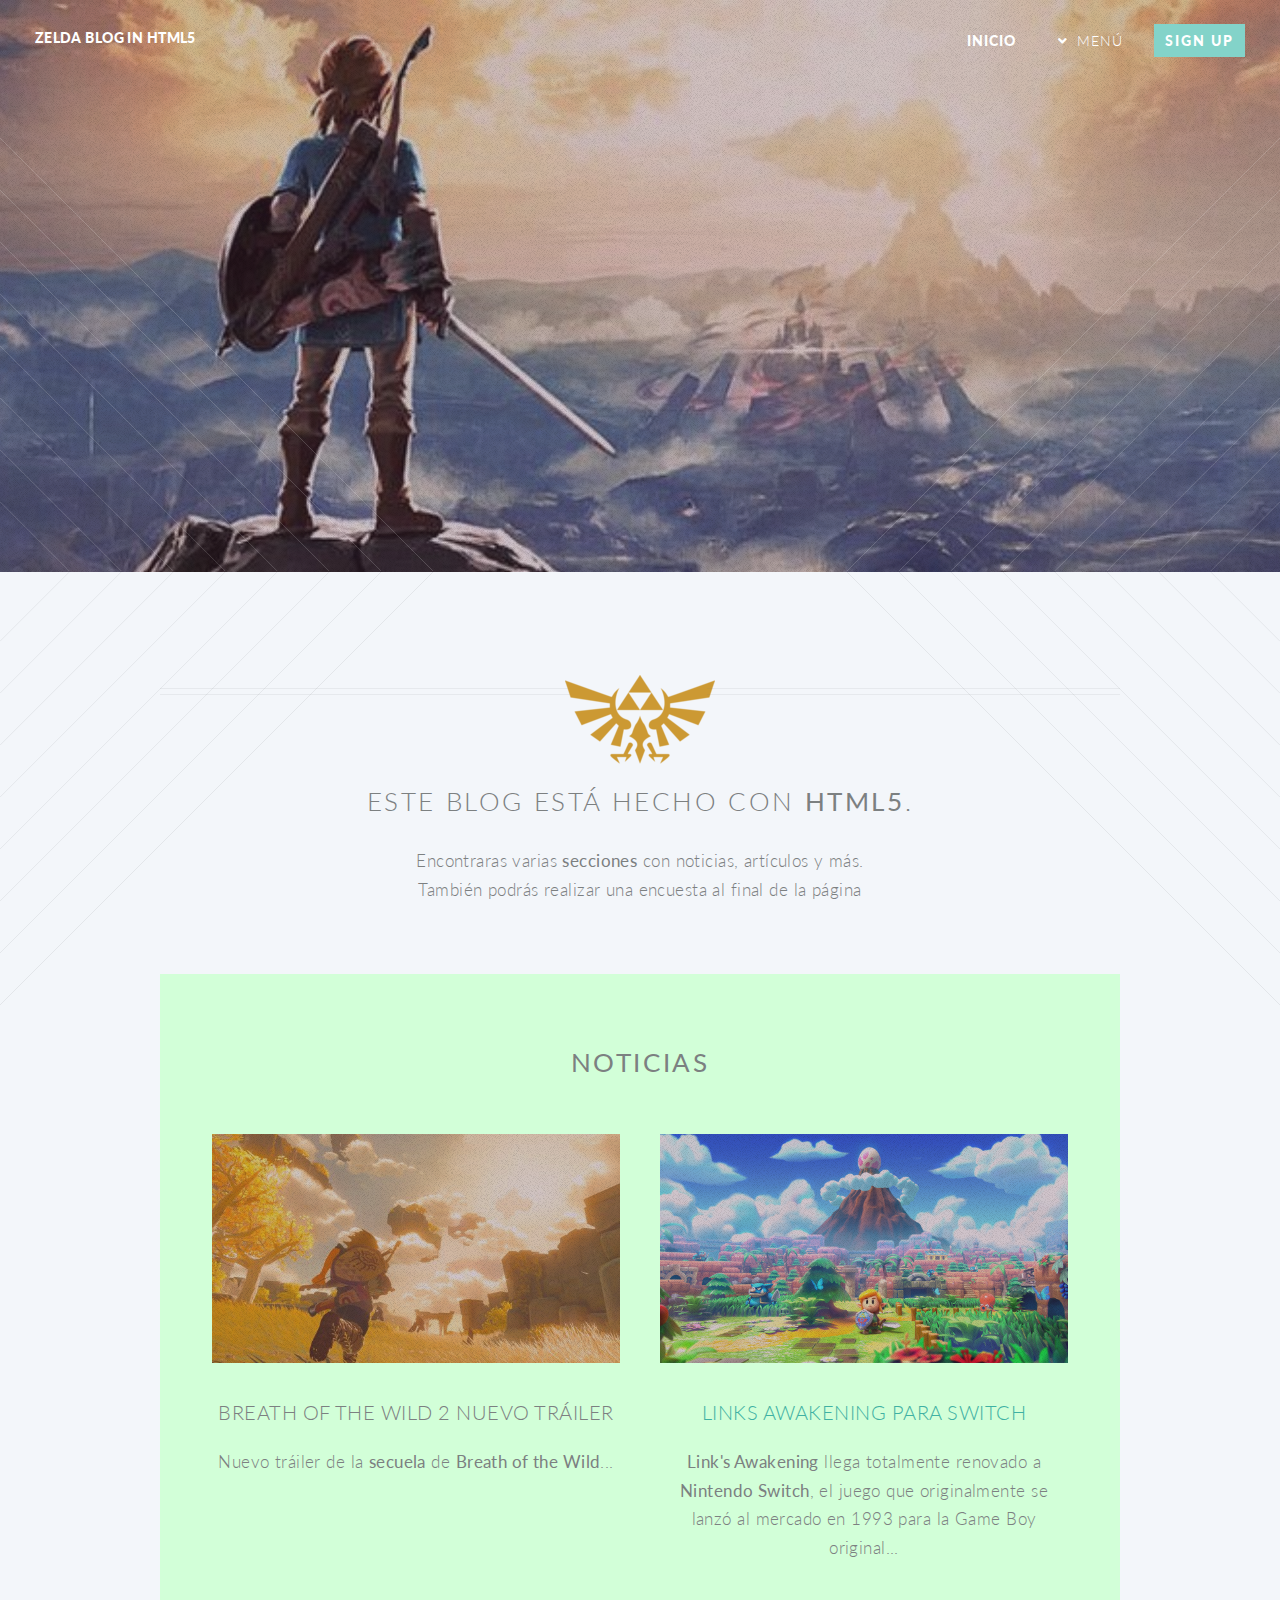
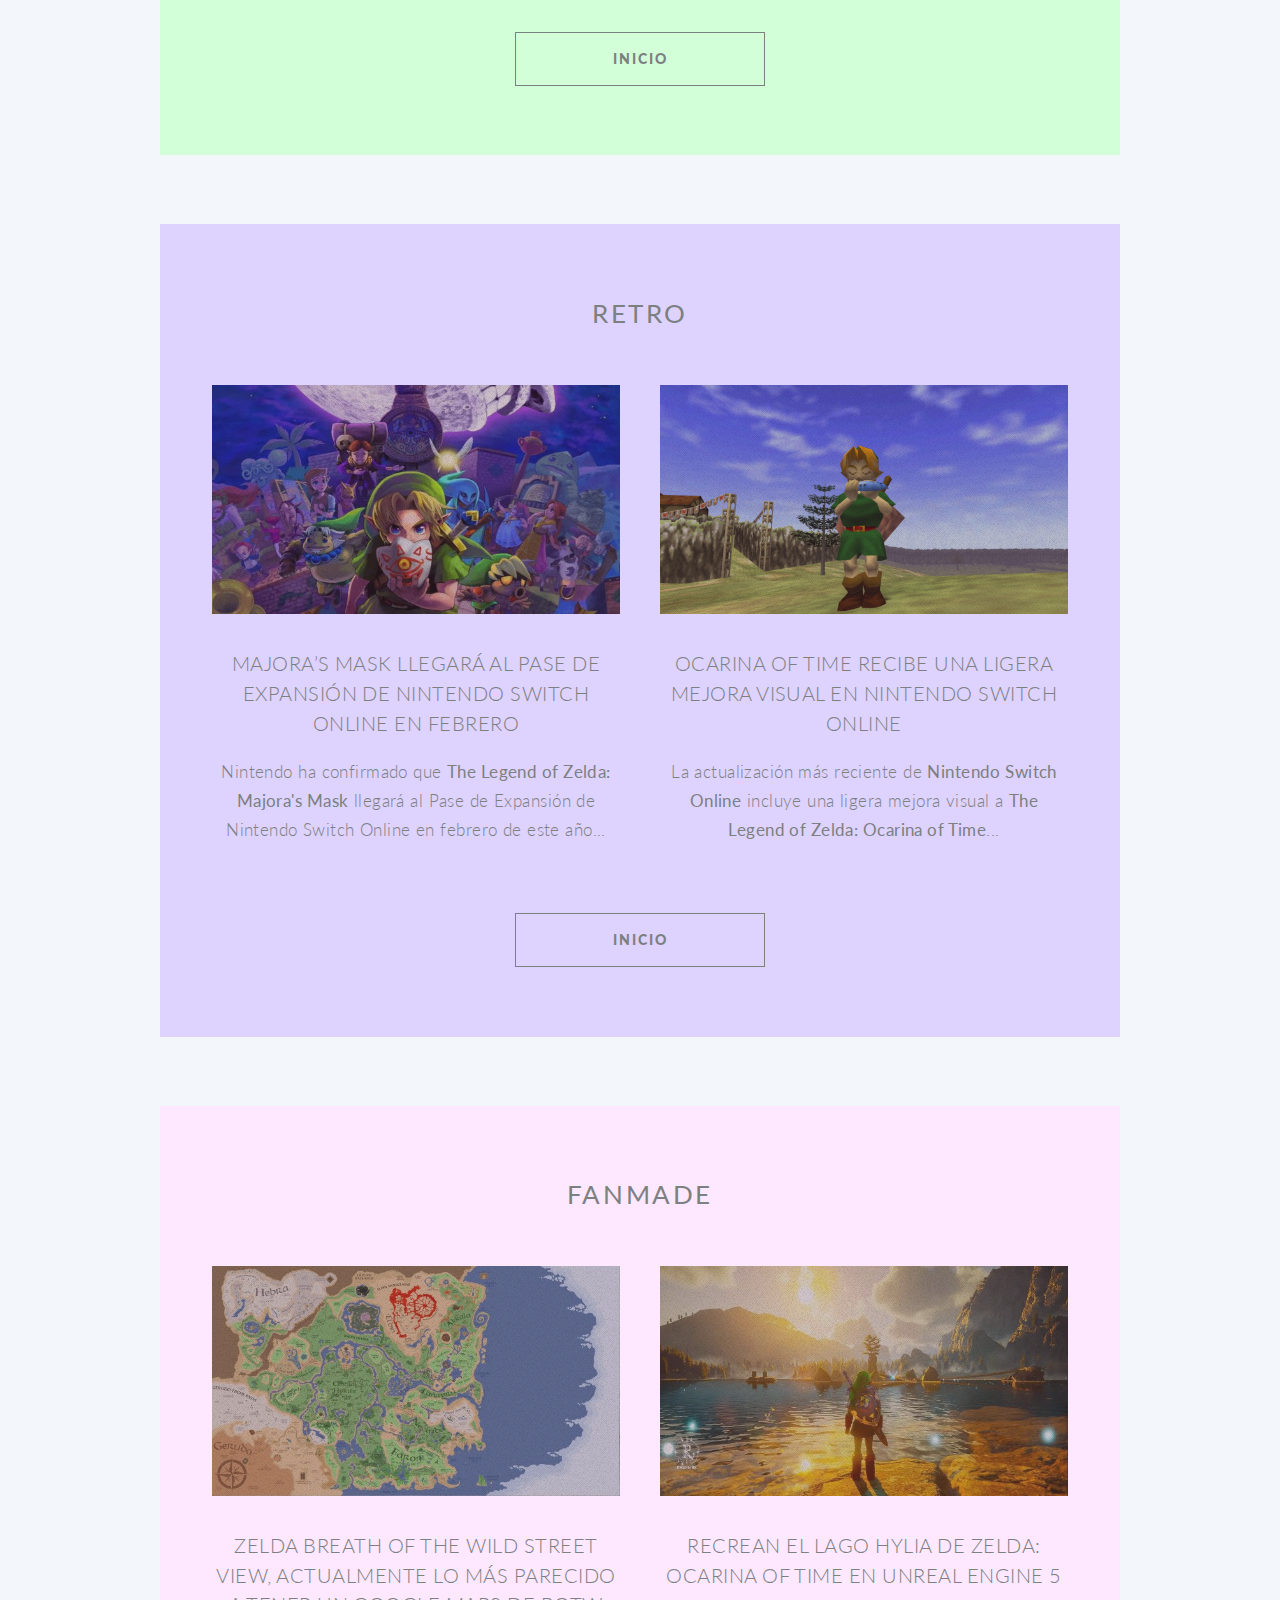
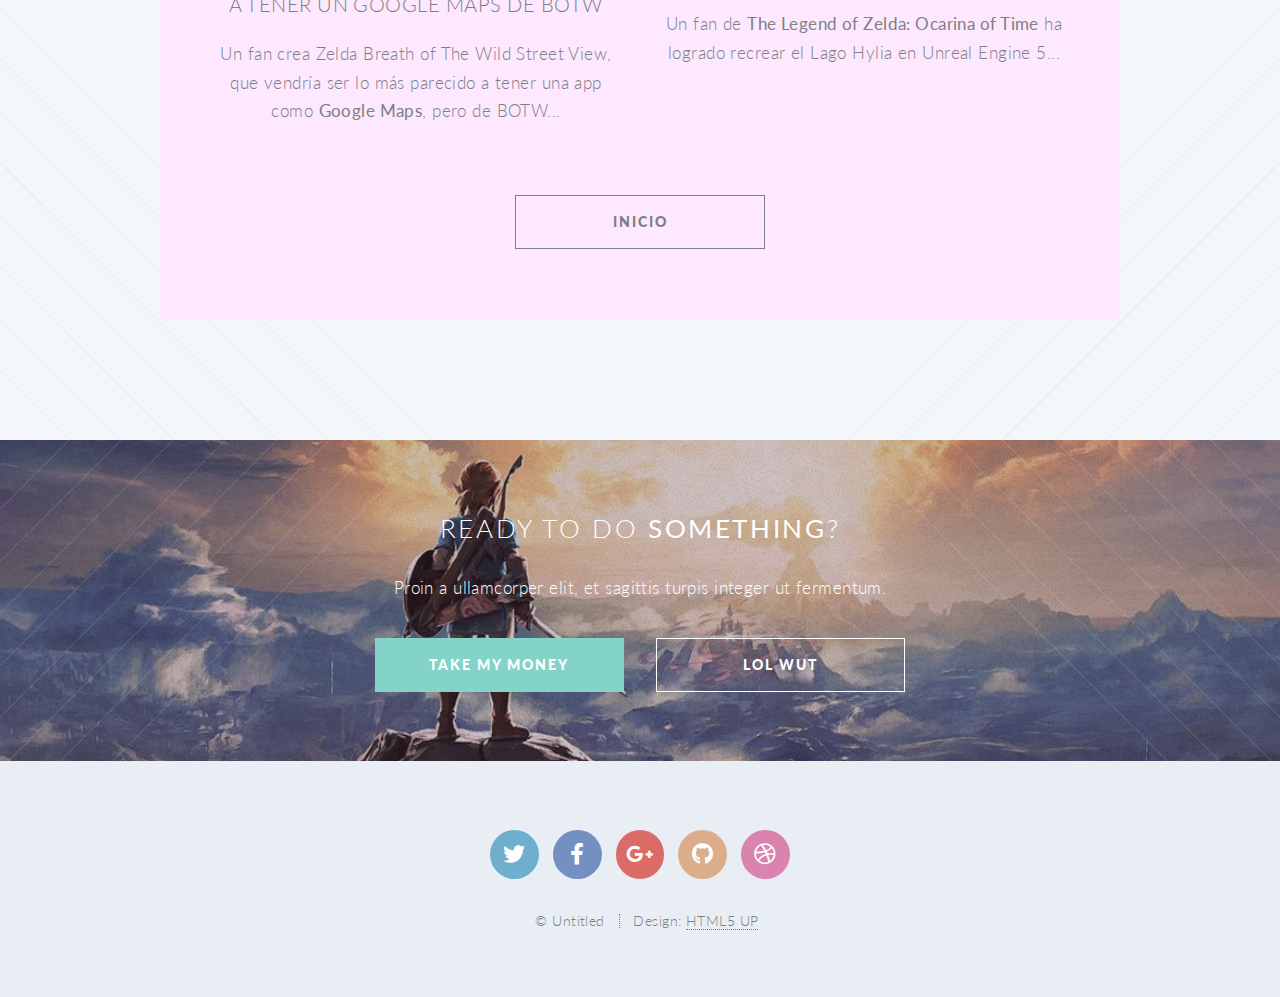
==== commit 8326868b: "Index casi terminado y noticias en proceso" ====
--- a/index.html
+++ b/index.html
@@ -6,38 +6,47 @@
 -->
 <html>
 	<head>
-		<title>Twenty by HTML5 UP</title>
+		<title>Zelda Blog</title>
 		<meta charset="utf-8" />
 		<meta name="viewport" content="width=device-width, initial-scale=1, user-scalable=no" />
 		<link rel="stylesheet" href="assets/css/main.css" />
 		<noscript><link rel="stylesheet" href="assets/css/noscript.css" /></noscript>
+		<link rel ="icon" href="./icons/Icon.png" type="image/png" sizes="16x16">
 	</head>
 	<body class="index is-preload">
 		<div id="page-wrapper">
 
 			<!-- Header -->
 				<header id="header" class="alt">
-					<h1 id="logo"><a href="index.html">Twenty <span>by HTML5 UP</span></a></h1>
+					<h1 id="logo"><a href="index.html">Zelda Blog in HTML5</a></h1>
 					<nav id="nav">
 						<ul>
-							<li class="current"><a href="index.html">Welcome</a></li>
+							<li class="current"><a href="index.html">Inicio</a></li>
 							<li class="submenu">
-								<a href="#">Layouts</a>
+								<a href="#">Menú</a>
 								<ul>
-									<li><a href="left-sidebar.html">Left Sidebar</a></li>
-									<li><a href="right-sidebar.html">Right Sidebar</a></li>
-									<li><a href="no-sidebar.html">No Sidebar</a></li>
-									<li><a href="contact.html">Contact</a></li>
 									<li class="submenu">
-										<a href="#">Submenu</a>
+										<a href="#">Noticias</a>
 										<ul>
-											<li><a href="#">Dolore Sed</a></li>
-											<li><a href="#">Consequat</a></li>
-											<li><a href="#">Lorem Magna</a></li>
-											<li><a href="#">Sed Magna</a></li>
-											<li><a href="#">Ipsum Nisl</a></li>
+											<li><a href="./index.html#noticia2">Breath of the Wild 2 Tráiler</a></li>
+											<li><a href="./index.html#noticia1">Link's Awakening Switch</a></li>
 										</ul>
 									</li>
+									<li class="submenu">
+										<a href="#">Retro</a>
+										<ul>
+											<li><a href="./index.html#retro2">Majora's Mask Switch</a></li>
+											<li><a href="./index.html#retro1">Ocarina of Time online</a></li>
+										</ul>
+									</li>
+									<li class="submenu">
+										<a href="#">Fan</a>
+										<ul>
+											<li><a href="./index.html#fan2">Breath of the Wild Street View Map</a></li>
+											<li><a href="./index.html#fan1">Ocarina of Time Fan Remake</a></li>
+										</ul>
+									</li>
+									<li><a href="contact.html">Contacto</a></li>
 								</ul>
 							</li>
 							<li><a href="#" class="button primary">Sign Up</a></li>
@@ -57,16 +66,14 @@
 					<div class="inner">
 
 						<header>
-							<h2>TWENTY</h2>
+							<h2>ZELDA BLOG</h2>
 						</header>
-						<p>This is <strong>Twenty</strong>, a free
+						<p>Un <strong>blog</strong> dedicado
 						<br />
-						responsive template
-						<br />
-						by <a href="http://html5up.net">HTML5 UP</a>.</p>
+						a la saga <b>Zelda</b>.
 						<footer>
 							<ul class="buttons stacked">
-								<li><a href="#main" class="button fit scrolly">Tell Me More</a></li>
+								<li><a href="#main" class="button fit scrolly">Ver más...</a></li>
 							</ul>
 						</footer>
 
@@ -78,19 +85,18 @@
 				<article id="main">
 
 					<header class="special container">
-						<span class="icon solid fa-chart-bar"></span>
-						<h2>As this is my <strong>twentieth</strong> freebie for HTML5 UP
+						<span class="icon solid"><img src="./icons/Logo.png"></span>
+						<br>
+						<h2>Este blog está hecho con <b>HTML5</b>.</h2>
+						<p>Encontraras varias <strong>secciones</strong> con noticias, artículos y más.
 						<br />
-						I decided to give it a really creative name.</h2>
-						<p>Turns out <strong>Twenty</strong> was the best I could come up with. Anyway, lame name aside,
-						<br />
-						it's minimally designed, fully responsive, built on HTML5/CSS3,
-						and, like all my stuff,
-						<br />
-						released for free under the <a href="http://html5up.net/license">Creative Commons Attribution 3.0</a> license. Have fun!</p>
+						También podrás realizar una encuesta al final de la página</p>
 					</header>
 
-					<!-- One -->
+					<!--Secciones de muestra-->
+
+					<!--
+					<!- One ->
 						<section class="wrapper style2 container special-alt">
 							<div class="row gtr-50">
 								<div class="col-8 col-12-narrower">
@@ -121,7 +127,7 @@
 							</div>
 						</section>
 
-					<!-- Two -->
+					<!- Two ->
 						<section class="wrapper style1 container special">
 							<div class="row">
 								<div class="col-4 col-12-narrower">
@@ -160,57 +166,123 @@
 							</div>
 						</section>
 
-					<!-- Three -->
+					<!- Three ->
+					-->
+					
+					<!-- Las que vamos a utilizar -->
+
+					<!-- Seccion Noticias -->
 						<section class="wrapper style3 container special">
 
 							<header class="major">
-								<h2>Next look at this <strong>cool stuff</strong></h2>
+								<h2><strong>Noticias</strong></h2>
+							</header>
+
+							<div class="row">
+								<div class="col-6 col-12-narrower" id="noticia2">
+									<!-- Noticia Breath of the Wild-->
+									<section>
+										<a href="#" class="image featured"><img src="images/BotW2_2_360p.jpg" alt="" /></a>
+										<header>
+											<h3>Breath of the Wild 2 nuevo tráiler</h3>
+										</header>
+										<p>Nuevo tráiler de la <strong>secuela</strong> de <strong>Breath of the Wild</strong>...</p>
+									</section>
+
+								</div>
+								<!-- Noticia Links Awakening-->
+								<div class="col-6 col-12-narrower" id="noticia1">
+
+									<section>
+										<a href="./articles/Noticia1_Links_Awakening.html" class="image featured"><img src="images/Links_Awakening_Switch_360p.png" alt="" /></a>
+										<a href="./articles/Noticia1_Links_Awakening.html">
+										<header>
+											<h3>Links Awakening para Switch</h3>
+										</header>
+										</a>
+										<p><strong>Link's Awakening</strong> llega totalmente renovado a <strong>Nintendo Switch</strong>, el juego que originalmente se lanzó al mercado en 1993 para la Game Boy original...</p>
+									</section>
+
+								</div>
+							</div>
+
+							<footer class="major">
+								<ul class="buttons">
+									<li><a href="#" class="button">Inicio</a></li>
+								</ul>
+							</footer>
+
+						</section>
+
+					<!-- Seccion Retro -->
+						<section class="wrapper style5 container special">
+
+							<header class="major">
+								<h2><strong>Retro</strong></h2>
 							</header>
 
 							<div class="row">
 								<div class="col-6 col-12-narrower">
-
-									<section>
-										<a href="#" class="image featured"><img src="images/pic01.jpg" alt="" /></a>
-										<header>
-											<h3>A Really Fast Train</h3>
-										</header>
-										<p>Sed tristique purus vitae volutpat commodo suscipit amet sed nibh. Proin a ullamcorper sed blandit. Sed tristique purus vitae volutpat commodo suscipit ullamcorper sed blandit lorem ipsum dolore.</p>
-									</section>
-
-								</div>
+									<!-- Retro Majoras Mask-->
+									<section id="retro2">
+										<a href="#" class="image featured"><img src="images/Majoras_Mask_360p.jpg" alt="" /></a>
+										<header>
+											<h3>Majora’s Mask llegará al Pase de Expansión de Nintendo Switch Online en febrero</h3>
+										</header>
+										<p>Nintendo ha confirmado que <b>The Legend of Zelda: Majora's Mask</b> llegará al <q>Pase de Expansión de Nintendo Switch Online</q> en febrero de este año...</p>
+									</section>
+
+								</div>
+								<!-- Retro Ocarina of Time Online-->
 								<div class="col-6 col-12-narrower">
 
-									<section>
-										<a href="#" class="image featured"><img src="images/pic02.jpg" alt="" /></a>
-										<header>
-											<h3>An Airport Terminal</h3>
-										</header>
-										<p>Sed tristique purus vitae volutpat commodo suscipit amet sed nibh. Proin a ullamcorper sed blandit. Sed tristique purus vitae volutpat commodo suscipit ullamcorper sed blandit lorem ipsum dolore.</p>
-									</section>
-
-								</div>
-							</div>
+									<section id="retro1">
+										<a href="#" class="image featured"><img src="images/Ocarina_of_Time_360p.png" alt="" /></a>
+										<header>
+											<h3>Ocarina of Time recibe una ligera mejora visual en Nintendo Switch Online</h3>
+										</header>
+										<p>La actualización más reciente de <strong>Nintendo Switch Online</strong> incluye una ligera mejora visual a <b>The Legend of Zelda: Ocarina of Time</b>...</p>
+									</section>
+
+								</div>
+							</div>
+
+							<footer class="major">
+								<ul class="buttons">
+									<li><a href="#" class="button">Inicio</a></li>
+								</ul>
+							</footer>
+
+						</section>
+
+					<!-- Seccion Fan -->
+						<section class="wrapper style6 container special">
+
+							<header class="major">
+								<h2><strong>Fanmade</strong></h2>
+							</header>
+
 							<div class="row">
 								<div class="col-6 col-12-narrower">
-
-									<section>
-										<a href="#" class="image featured"><img src="images/pic03.jpg" alt="" /></a>
-										<header>
-											<h3>Hyperspace Travel</h3>
-										</header>
-										<p>Sed tristique purus vitae volutpat commodo suscipit amet sed nibh. Proin a ullamcorper sed blandit. Sed tristique purus vitae volutpat commodo suscipit ullamcorper sed blandit lorem ipsum dolore.</p>
-									</section>
-
-								</div>
+									<!-- Fan Breath of the WIld Street View Map-->
+									<section id="fan2">
+										<a href="#" class="image featured"><img src="images/Zelda_BotW_Street_View_Map_360p.jpg" alt="" /></a>
+										<header>
+											<h3>Zelda Breath of The Wild Street View, actualmente lo más parecido a tener un Google Maps de BOTW</h3>
+										</header>
+										<p>Un fan crea <q>Zelda Breath of The Wild Street View</q>, que vendría ser lo más parecido a tener una app como <b>Google Maps</b>, pero de <q>BOTW</q>...</p>
+									</section>
+
+								</div>
+								<!-- Fan Ocarina of Time Remake -->
 								<div class="col-6 col-12-narrower">
 
-									<section>
-										<a href="#" class="image featured"><img src="images/pic04.jpg" alt="" /></a>
-										<header>
-											<h3>And Another Train</h3>
-										</header>
-										<p>Sed tristique purus vitae volutpat commodo suscipit amet sed nibh. Proin a ullamcorper sed blandit. Sed tristique purus vitae volutpat commodo suscipit ullamcorper sed blandit lorem ipsum dolore.</p>
+									<section id="fan1">
+										<a href="#" class="image featured"><img src="images/Fanmade_Ocarina_of_Time_360p.jpg" alt="" /></a>
+										<header>
+											<h3>Recrean el Lago Hylia de Zelda: Ocarina of Time en Unreal Engine 5</h3>
+										</header>
+										<p>Un fan de <strong>The Legend of Zelda: Ocarina of Time</strong> ha logrado <q>recrear</q> el Lago Hylia en Unreal Engine 5...</p>
 									</section>
 
 								</div>
@@ -218,7 +290,7 @@
 
 							<footer class="major">
 								<ul class="buttons">
-									<li><a href="#" class="button">See More</a></li>
+									<li><a href="#" class="button">Inicio</a></li>
 								</ul>
 							</footer>
 
--- a/assets/css/main.css
+++ b/assets/css/main.css
@@ -1881,6 +1881,7 @@
 			}
 
 /* Icon */
+
 
 	.icon {
 		text-decoration: none;
@@ -2248,7 +2249,17 @@
 				}
 
 		.wrapper.style3 {
-			background: #fff;
+			background: rgb(210, 255, 216);
+			color: inherit;
+		}
+
+		.wrapper.style5 {
+			background: rgb(222, 210, 255);
+			color: inherit;
+		}
+
+		.wrapper.style6 {
+			background: rgb(253, 232, 255);
 			color: inherit;
 		}
 
--- a/assets/css/noscript.css
+++ b/assets/css/noscript.css
@@ -8,4 +8,6 @@
 
 	#banner .inner {
 		opacity: 1;
-	}+	}
+
+/* Video */
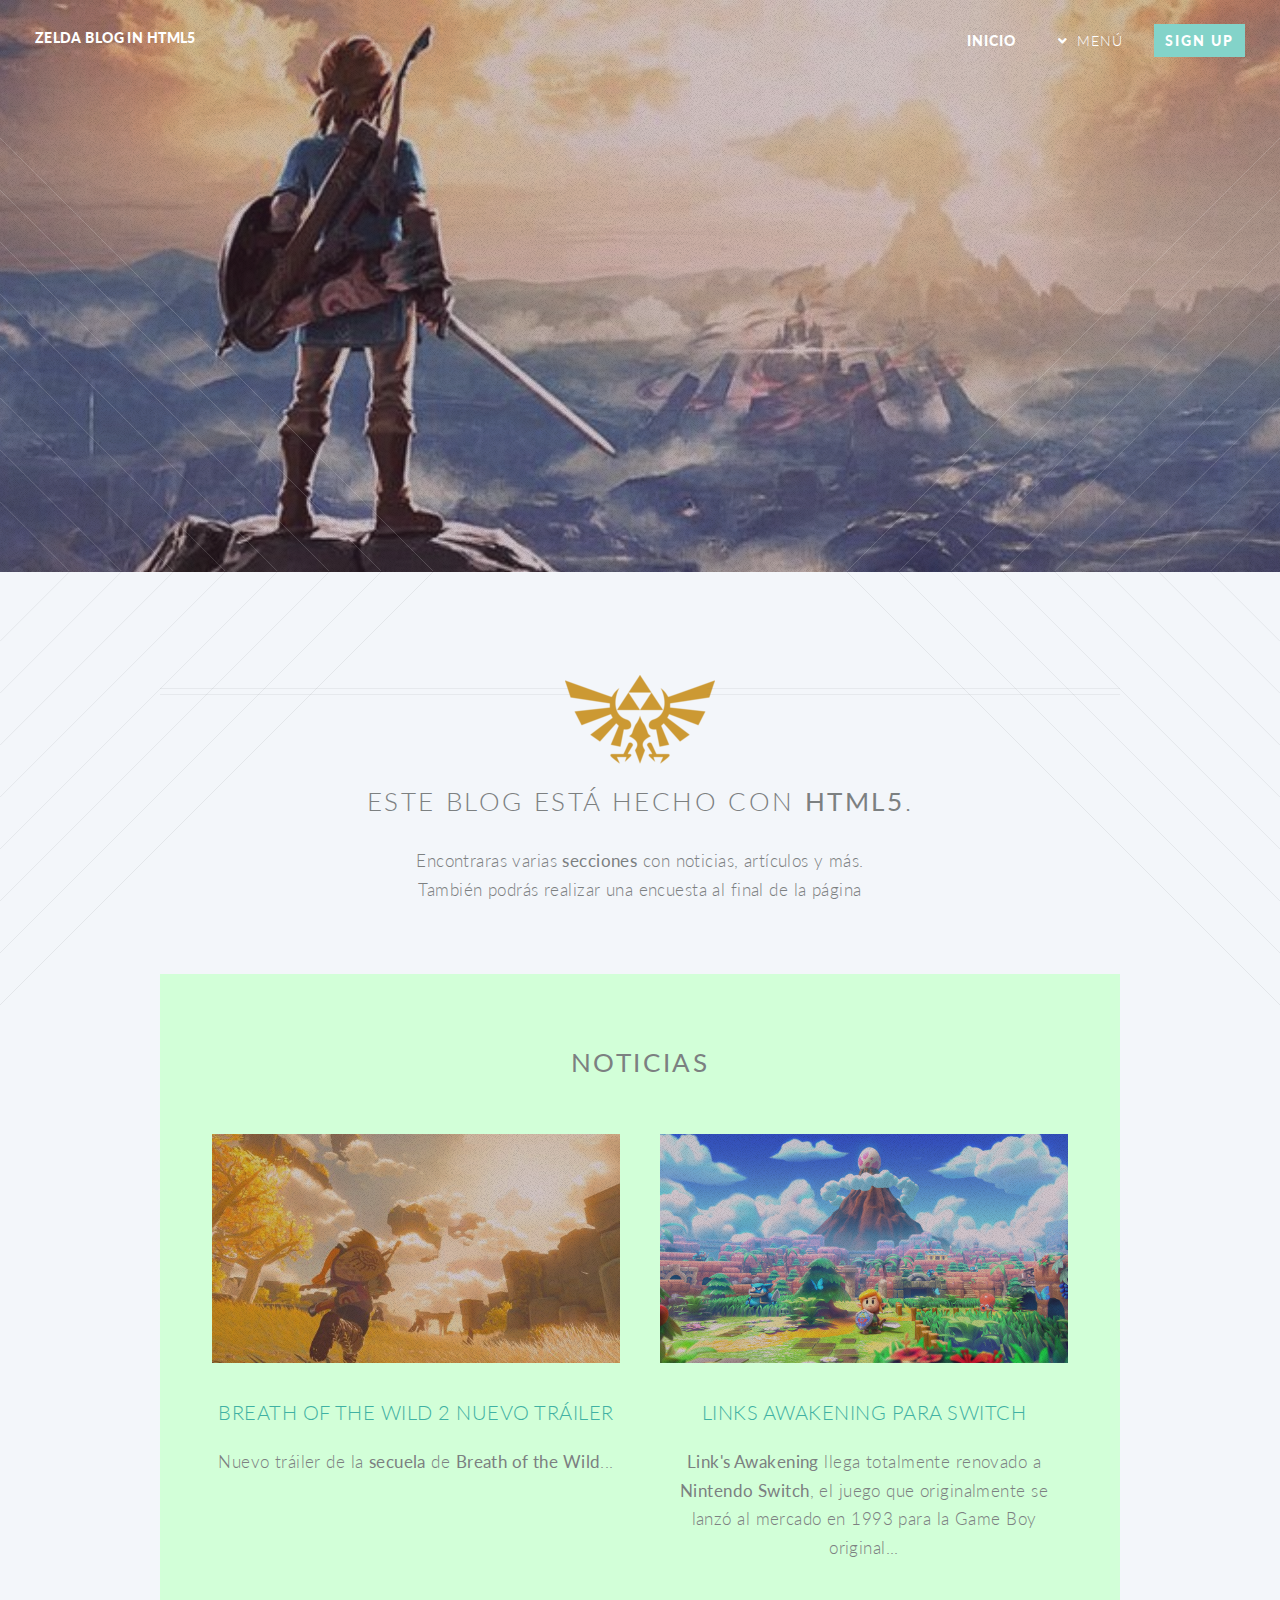
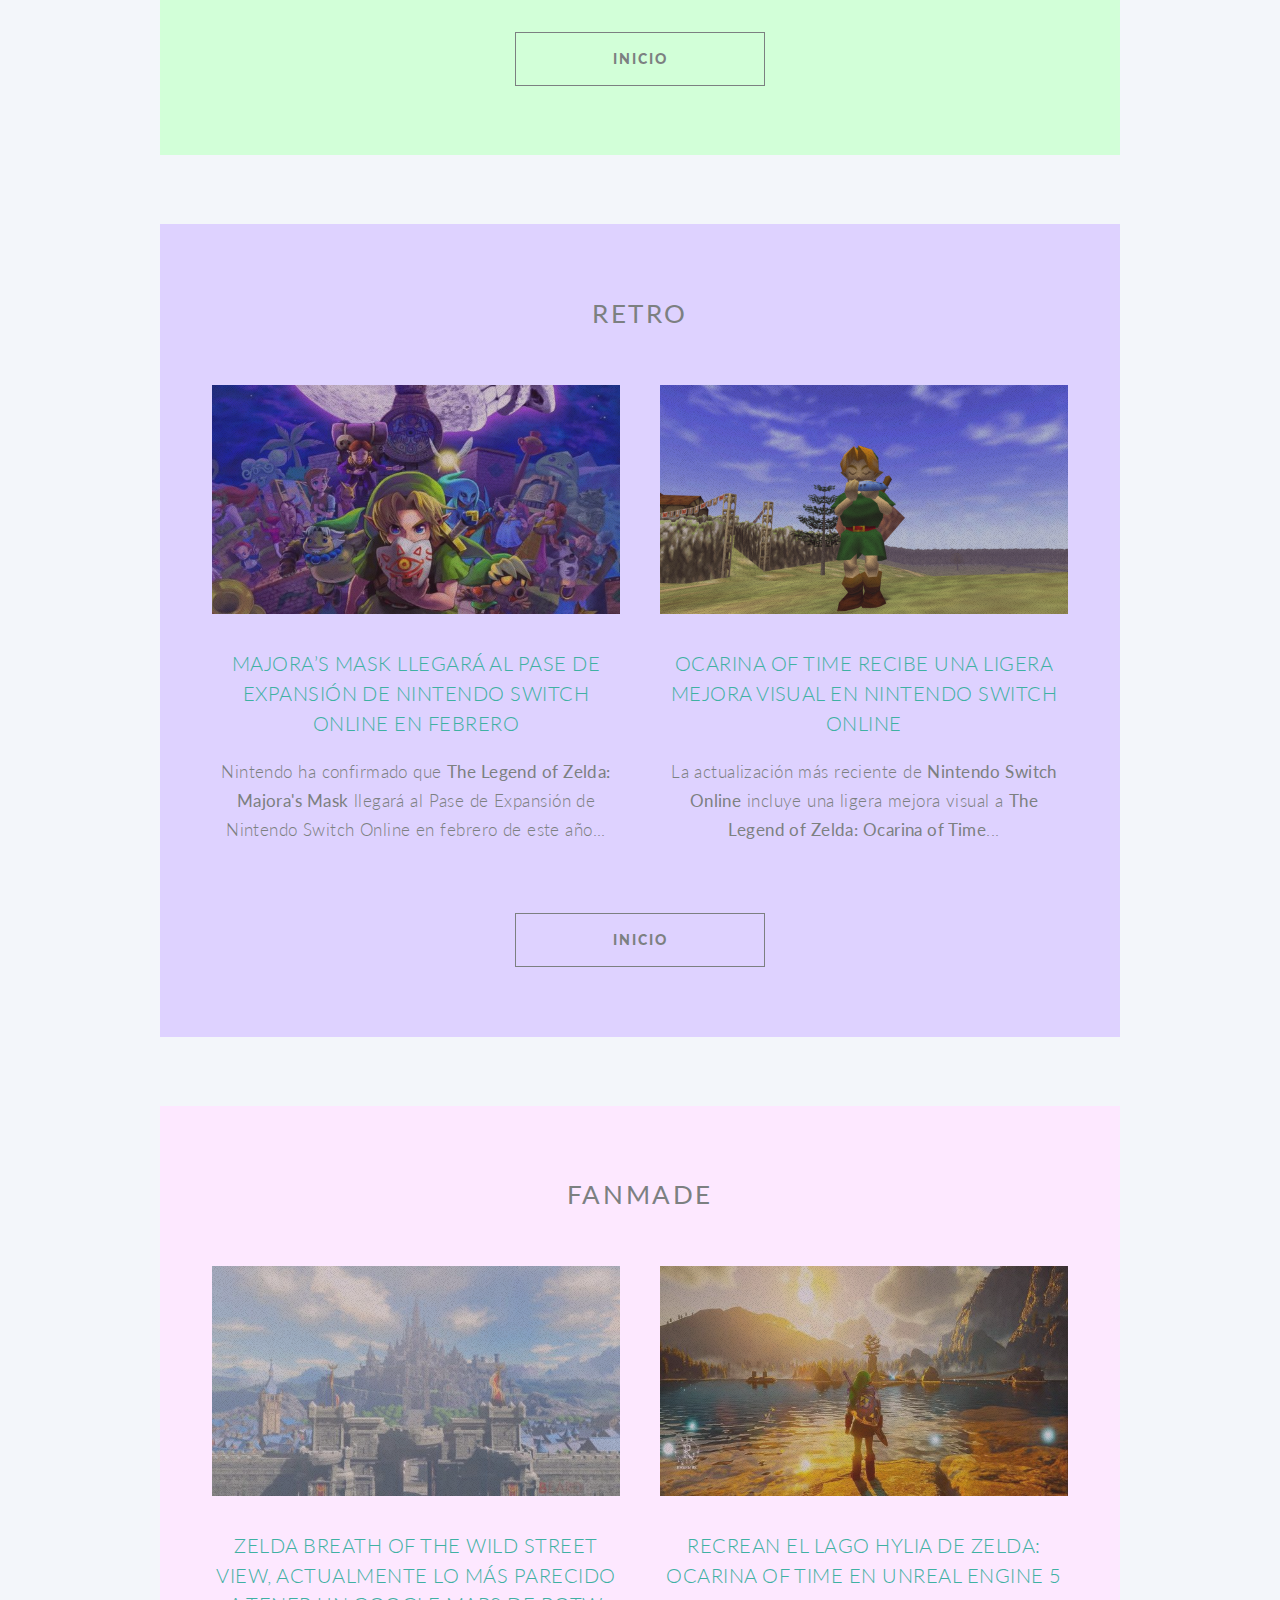
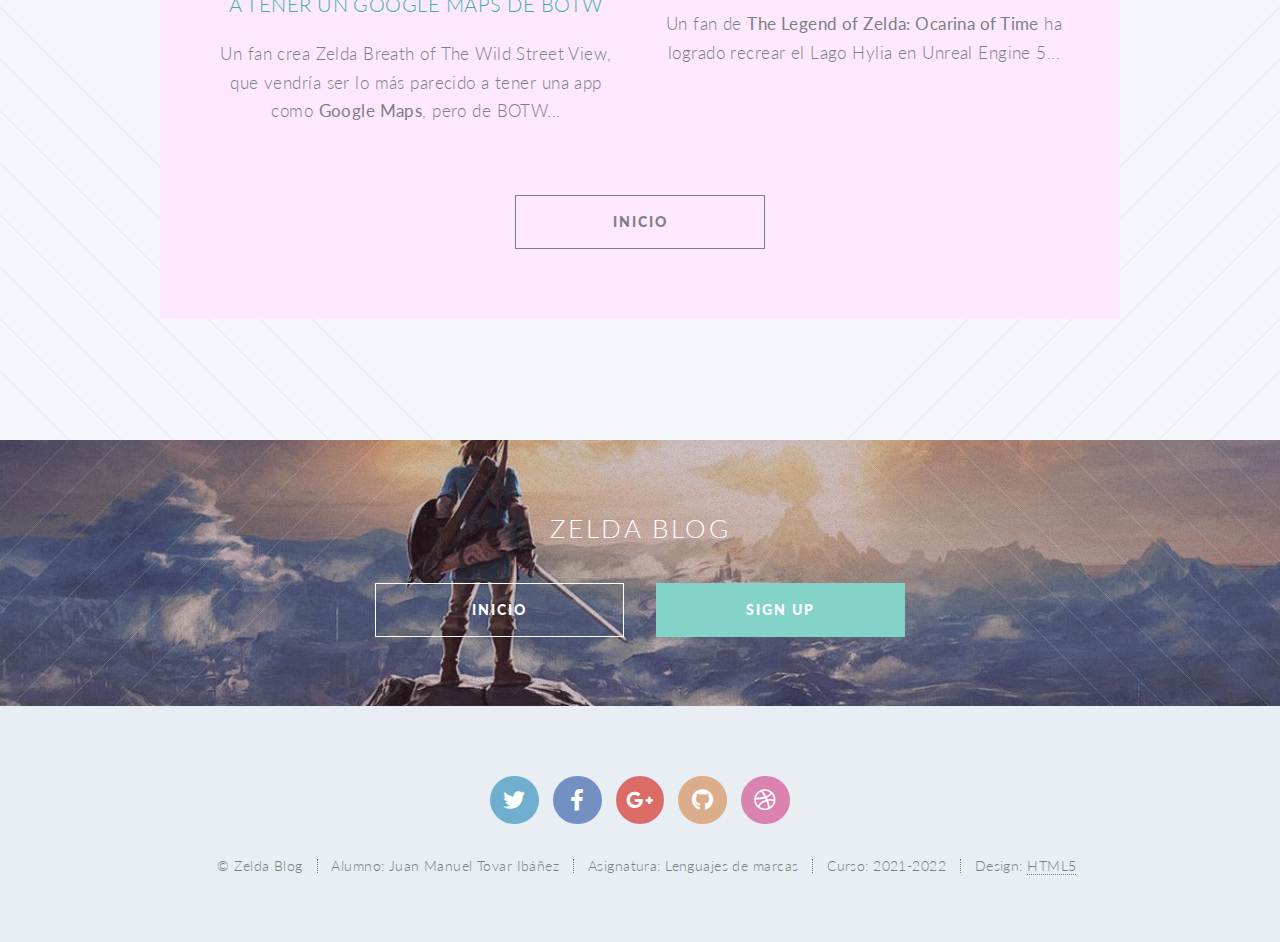
==== commit 9cfda160: "Index y noticias terminado" ====
--- a/index.html
+++ b/index.html
@@ -94,7 +94,6 @@
 					</header>
 
 					<!--Secciones de muestra-->
-
 					<!--
 					<!- One ->
 						<section class="wrapper style2 container special-alt">
@@ -182,10 +181,12 @@
 								<div class="col-6 col-12-narrower" id="noticia2">
 									<!-- Noticia Breath of the Wild-->
 									<section>
-										<a href="#" class="image featured"><img src="images/BotW2_2_360p.jpg" alt="" /></a>
+										<a href="./articles/Noticia2_Breath_of_the_Wild_2_Trailer.html" class="image featured"><img src="images/BotW2_2_360p.jpg" alt="" /></a>
+										<a href="./articles/Noticia2_Breath_of_the_Wild_2_Trailer.html">
 										<header>
 											<h3>Breath of the Wild 2 nuevo tráiler</h3>
 										</header>
+										</a>
 										<p>Nuevo tráiler de la <strong>secuela</strong> de <strong>Breath of the Wild</strong>...</p>
 									</section>
 
@@ -225,10 +226,13 @@
 								<div class="col-6 col-12-narrower">
 									<!-- Retro Majoras Mask-->
 									<section id="retro2">
-										<a href="#" class="image featured"><img src="images/Majoras_Mask_360p.jpg" alt="" /></a>
-										<header>
-											<h3>Majora’s Mask llegará al Pase de Expansión de Nintendo Switch Online en febrero</h3>
-										</header>
+										<a href="./articles/Retro2_Majoras_Mask_Online.html" class="image featured"><img src="images/Majoras_Mask_360p.jpg" alt="" /></a>
+										
+										<a href="./articles/Retro2_Majoras_Mask_Online.html">
+											<header>
+												<h3>Majora’s Mask llegará al Pase de Expansión de Nintendo Switch Online en febrero</h3>
+											</header>
+										</a>
 										<p>Nintendo ha confirmado que <b>The Legend of Zelda: Majora's Mask</b> llegará al <q>Pase de Expansión de Nintendo Switch Online</q> en febrero de este año...</p>
 									</section>
 
@@ -237,10 +241,12 @@
 								<div class="col-6 col-12-narrower">
 
 									<section id="retro1">
-										<a href="#" class="image featured"><img src="images/Ocarina_of_Time_360p.png" alt="" /></a>
-										<header>
-											<h3>Ocarina of Time recibe una ligera mejora visual en Nintendo Switch Online</h3>
-										</header>
+										<a href="./articles/Retro1_Ocarina_of_Time_Online.html" class="image featured"><img src="images/Ocarina_of_Time_360p.png" alt="" /></a>
+										<a href="./articles/Retro1_Ocarina_of_Time_Online.html">
+											<header>
+												<h3>Ocarina of Time recibe una ligera mejora visual en Nintendo Switch Online</h3>
+											</header>
+										</a>
 										<p>La actualización más reciente de <strong>Nintendo Switch Online</strong> incluye una ligera mejora visual a <b>The Legend of Zelda: Ocarina of Time</b>...</p>
 									</section>
 
@@ -266,10 +272,12 @@
 								<div class="col-6 col-12-narrower">
 									<!-- Fan Breath of the WIld Street View Map-->
 									<section id="fan2">
-										<a href="#" class="image featured"><img src="images/Zelda_BotW_Street_View_Map_360p.jpg" alt="" /></a>
-										<header>
-											<h3>Zelda Breath of The Wild Street View, actualmente lo más parecido a tener un Google Maps de BOTW</h3>
-										</header>
+										<a href="./articles/Fan2_Breath_of_the_Wild_Street_View.html" class="image featured"><img src="images/BotW_Hyrule_360p.jpeg" alt="" /></a>
+										<a href="./articles/Fan2_Breath_of_the_Wild_Street_View.html">
+											<header>
+												<h3>Zelda Breath of The Wild Street View, actualmente lo más parecido a tener un Google Maps de BOTW</h3>
+											</header>
+										</a>
 										<p>Un fan crea <q>Zelda Breath of The Wild Street View</q>, que vendría ser lo más parecido a tener una app como <b>Google Maps</b>, pero de <q>BOTW</q>...</p>
 									</section>
 
@@ -278,10 +286,12 @@
 								<div class="col-6 col-12-narrower">
 
 									<section id="fan1">
-										<a href="#" class="image featured"><img src="images/Fanmade_Ocarina_of_Time_360p.jpg" alt="" /></a>
-										<header>
-											<h3>Recrean el Lago Hylia de Zelda: Ocarina of Time en Unreal Engine 5</h3>
-										</header>
+										<a href="./articles/Fan1_Lake_Hylia.html" class="image featured"><img src="images/Fanmade_Ocarina_of_Time_360p.jpg" alt="" /></a>
+										<a href="./articles/Fan1_Lake_Hylia.html">
+											<header>
+												<h3>Recrean el Lago Hylia de Zelda: Ocarina of Time en Unreal Engine 5</h3>
+											</header>
+										</a>
 										<p>Un fan de <strong>The Legend of Zelda: Ocarina of Time</strong> ha logrado <q>recrear</q> el Lago Hylia en Unreal Engine 5...</p>
 									</section>
 
@@ -302,13 +312,12 @@
 				<section id="cta">
 
 					<header>
-						<h2>Ready to do <strong>something</strong>?</h2>
-						<p>Proin a ullamcorper elit, et sagittis turpis integer ut fermentum.</p>
+						<h2>Zelda Blog</h2>
 					</header>
 					<footer>
 						<ul class="buttons">
-							<li><a href="#" class="button primary">Take My Money</a></li>
-							<li><a href="#" class="button">LOL Wut</a></li>
+							<li><a href="#header" class="button fit scrolly">Inicio</a></li>
+							<li><a href="#" class="button primary">Sign Up</a></li>
 						</ul>
 					</footer>
 
@@ -326,7 +335,7 @@
 					</ul>
 
 					<ul class="copyright">
-						<li>&copy; Untitled</li><li>Design: <a href="http://html5up.net">HTML5 UP</a></li>
+						<li>&copy; Zelda Blog</li><li>Alumno: Juan Manuel Tovar Ibáñez</li><li>Asignatura: Lenguajes de marcas</li><li>Curso: 2021-2022</li><li>Design: <a href="#">HTML5</a></li>
 					</ul>
 
 				</footer>
--- a/assets/css/noscript.css
+++ b/assets/css/noscript.css
@@ -10,4 +10,8 @@
 		opacity: 1;
 	}
 
-/* Video */
+	.iframes {
+		width: 100%;
+		height: auto;
+		text-align: center;
+	}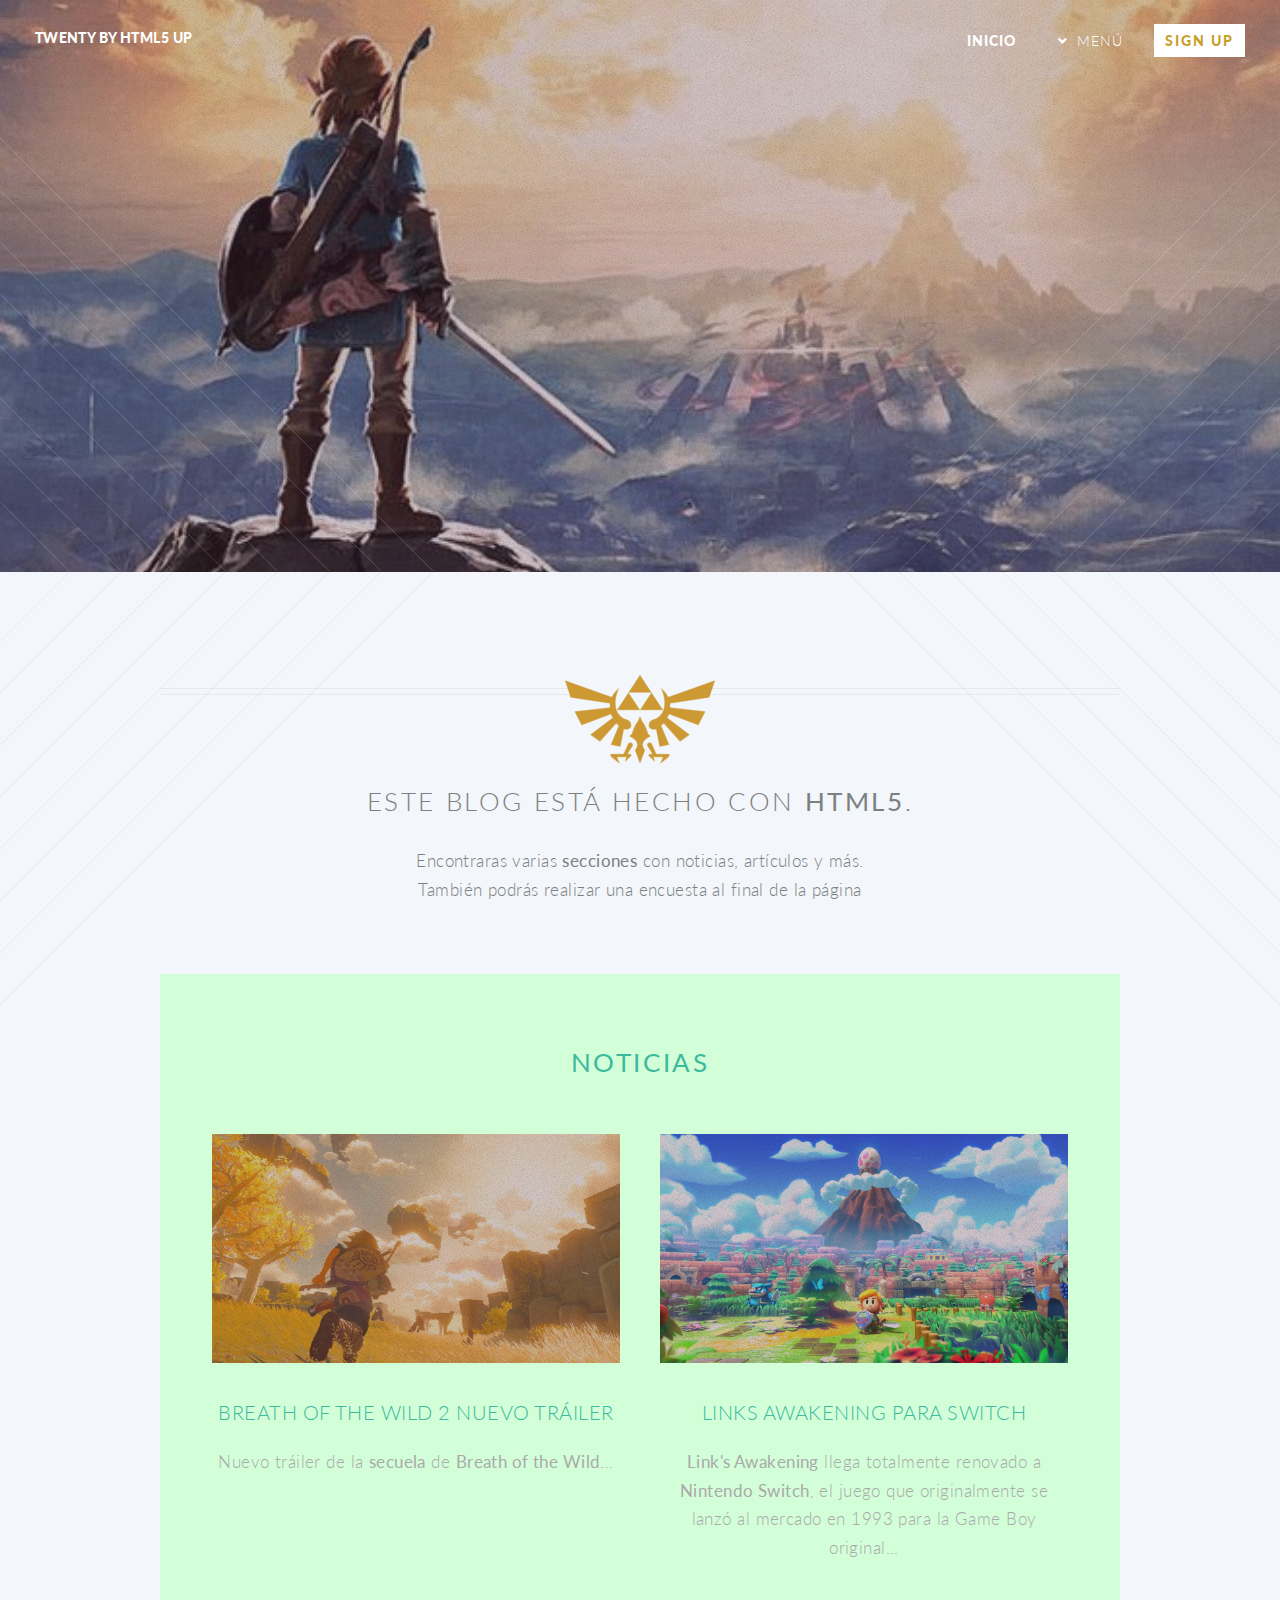
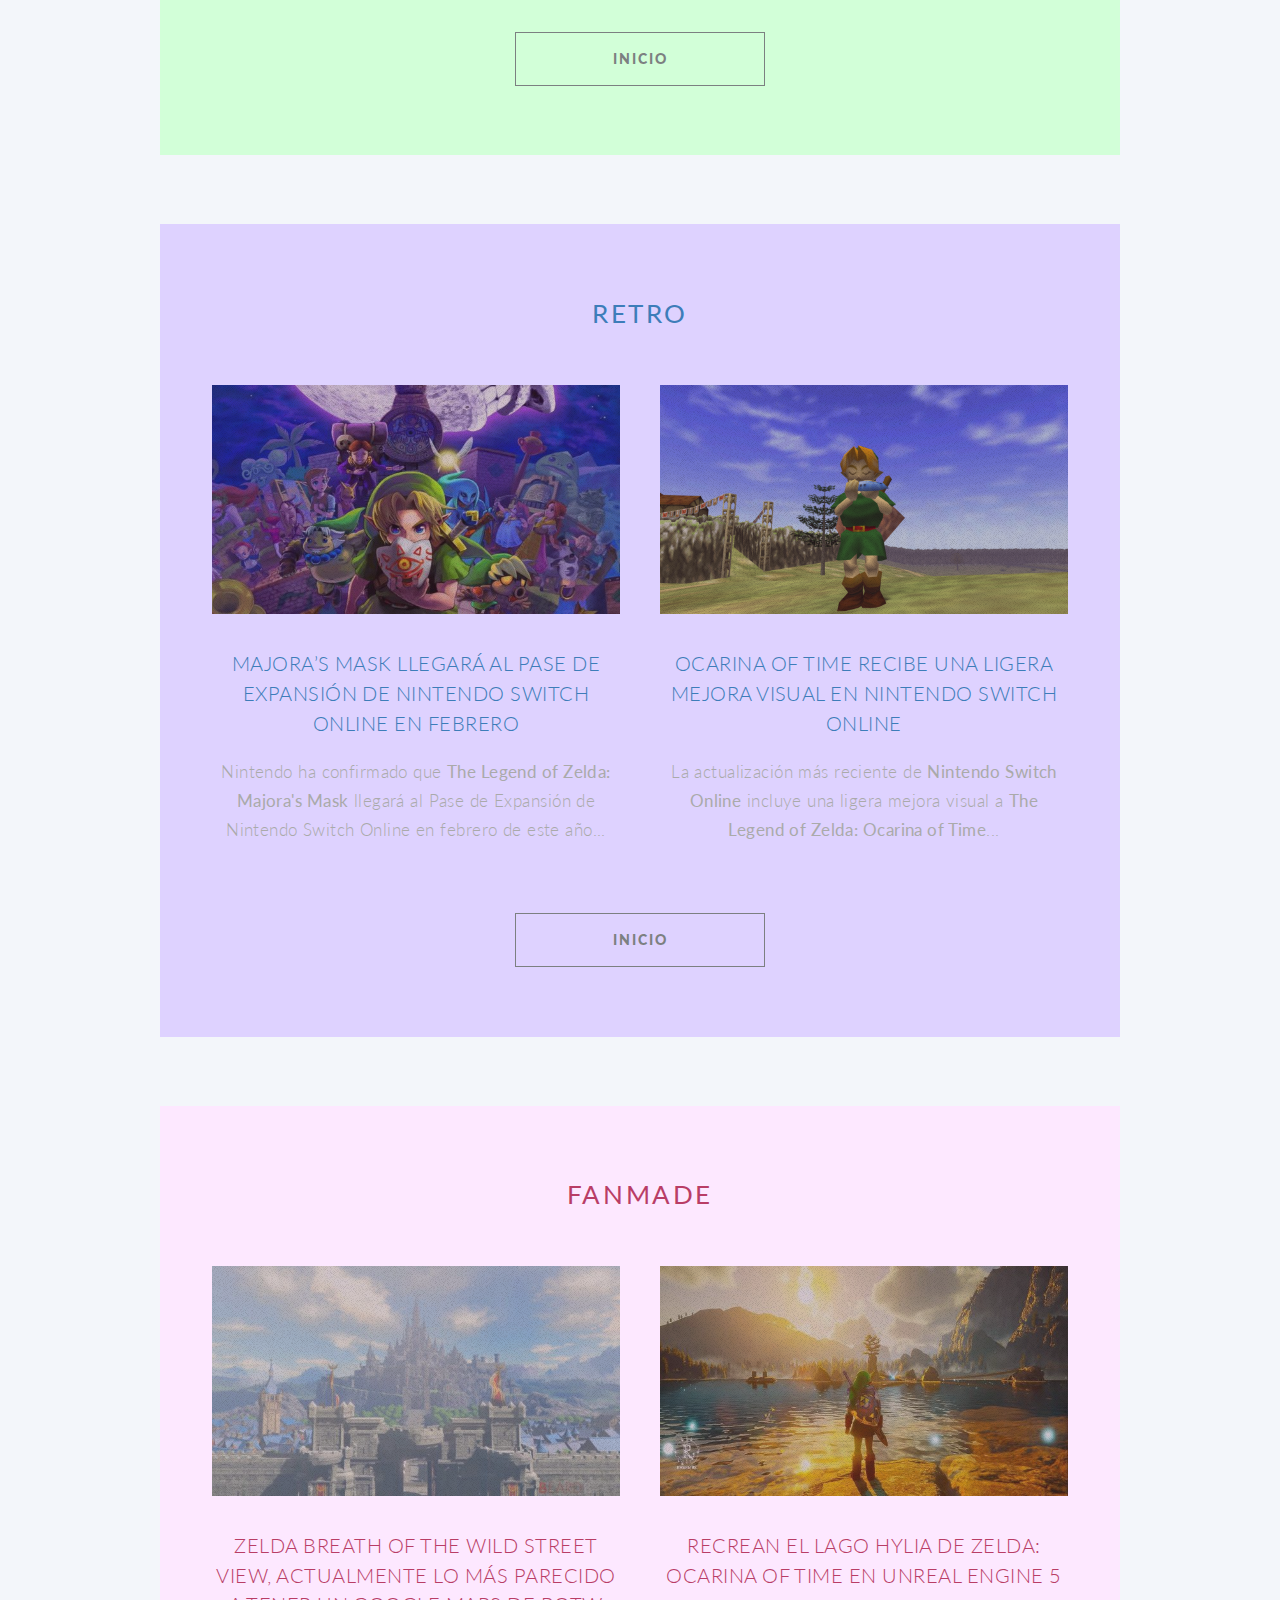
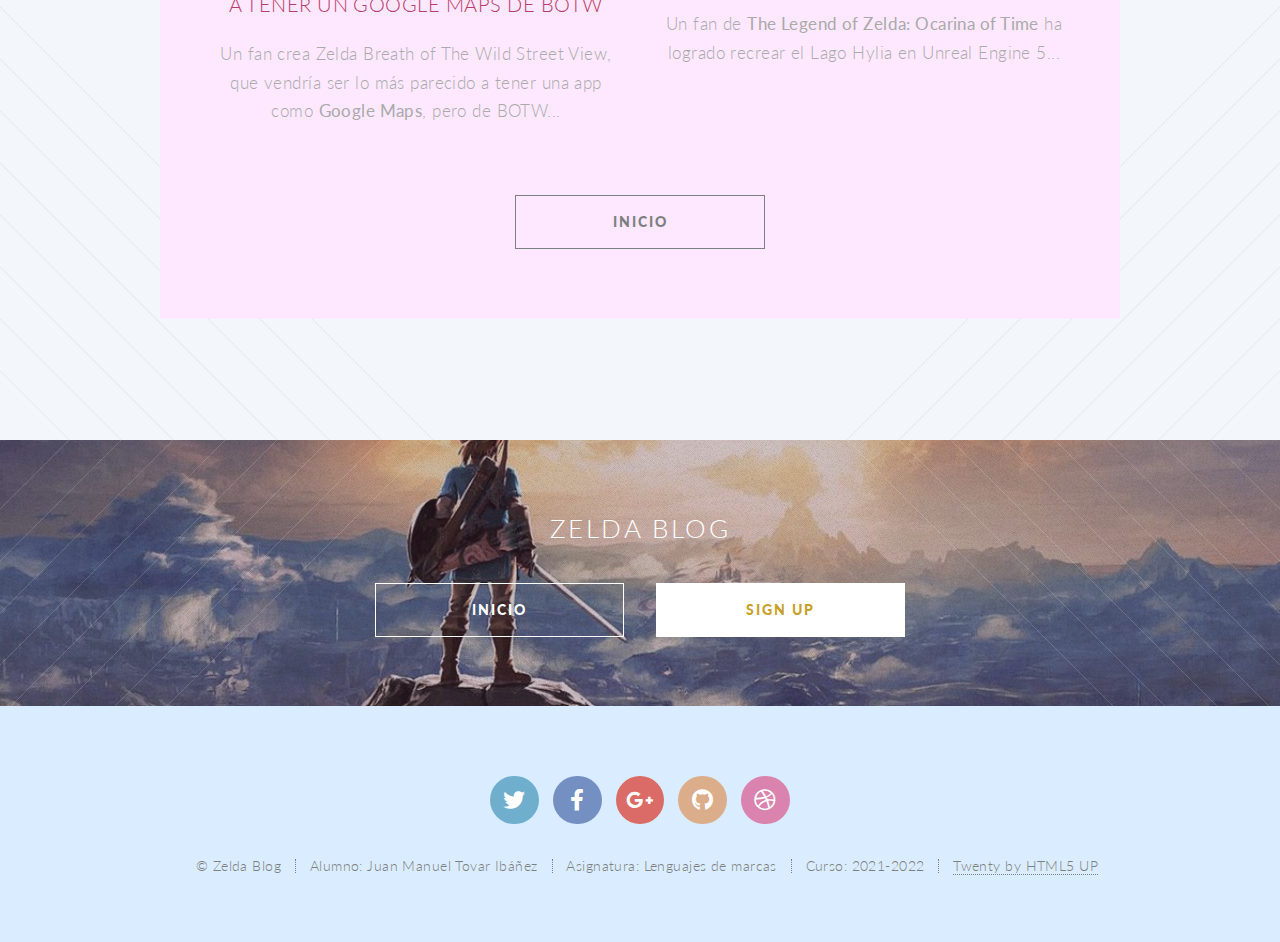
==== commit d50e119d: "Cambios en el color, fondos, hover, noseque" ====
--- a/index.html
+++ b/index.html
@@ -18,7 +18,7 @@
 
 			<!-- Header -->
 				<header id="header" class="alt">
-					<h1 id="logo"><a href="index.html">Zelda Blog in HTML5</a></h1>
+					<h1 id="logo"><a href="https://html5up.net/twenty">Twenty by HTML5 UP</a></h1>
 					<nav id="nav">
 						<ul>
 							<li class="current"><a href="index.html">Inicio</a></li>
@@ -46,7 +46,7 @@
 											<li><a href="./index.html#fan1">Ocarina of Time Fan Remake</a></li>
 										</ul>
 									</li>
-									<li><a href="contact.html">Contacto</a></li>
+									<li><a href="#">Contacto</a></li>
 								</ul>
 							</li>
 							<li><a href="#" class="button primary">Sign Up</a></li>
@@ -174,7 +174,7 @@
 						<section class="wrapper style3 container special">
 
 							<header class="major">
-								<h2><strong>Noticias</strong></h2>
+								<h2 class="col-13 text-color-1"><strong>Noticias</strong></h2>
 							</header>
 
 							<div class="row">
@@ -183,11 +183,11 @@
 									<section>
 										<a href="./articles/Noticia2_Breath_of_the_Wild_2_Trailer.html" class="image featured"><img src="images/BotW2_2_360p.jpg" alt="" /></a>
 										<a href="./articles/Noticia2_Breath_of_the_Wild_2_Trailer.html">
-										<header>
+										<header class="col-13 text-color-1">
 											<h3>Breath of the Wild 2 nuevo tráiler</h3>
 										</header>
 										</a>
-										<p>Nuevo tráiler de la <strong>secuela</strong> de <strong>Breath of the Wild</strong>...</p>
+										<p class="col-13 text-color">Nuevo tráiler de la <strong>secuela</strong> de <strong>Breath of the Wild</strong>...</p>
 									</section>
 
 								</div>
@@ -197,11 +197,11 @@
 									<section>
 										<a href="./articles/Noticia1_Links_Awakening.html" class="image featured"><img src="images/Links_Awakening_Switch_360p.png" alt="" /></a>
 										<a href="./articles/Noticia1_Links_Awakening.html">
-										<header>
+										<header class="col-13 text-color-1">
 											<h3>Links Awakening para Switch</h3>
 										</header>
 										</a>
-										<p><strong>Link's Awakening</strong> llega totalmente renovado a <strong>Nintendo Switch</strong>, el juego que originalmente se lanzó al mercado en 1993 para la Game Boy original...</p>
+										<p class="col-13 text-color"><strong>Link's Awakening</strong> llega totalmente renovado a <strong>Nintendo Switch</strong>, el juego que originalmente se lanzó al mercado en 1993 para la Game Boy original...</p>
 									</section>
 
 								</div>
@@ -209,7 +209,7 @@
 
 							<footer class="major">
 								<ul class="buttons">
-									<li><a href="#" class="button">Inicio</a></li>
+									<li><a href="#header" class="button fit scrolly">Inicio</a></li>
 								</ul>
 							</footer>
 
@@ -219,7 +219,7 @@
 						<section class="wrapper style5 container special">
 
 							<header class="major">
-								<h2><strong>Retro</strong></h2>
+								<h2 class="col-13 text-color-2"><strong>Retro</strong></h2>
 							</header>
 
 							<div class="row">
@@ -229,11 +229,11 @@
 										<a href="./articles/Retro2_Majoras_Mask_Online.html" class="image featured"><img src="images/Majoras_Mask_360p.jpg" alt="" /></a>
 										
 										<a href="./articles/Retro2_Majoras_Mask_Online.html">
-											<header>
+											<header class="col-13 text-color-2">
 												<h3>Majora’s Mask llegará al Pase de Expansión de Nintendo Switch Online en febrero</h3>
 											</header>
 										</a>
-										<p>Nintendo ha confirmado que <b>The Legend of Zelda: Majora's Mask</b> llegará al <q>Pase de Expansión de Nintendo Switch Online</q> en febrero de este año...</p>
+										<p class="col-13 text-color">Nintendo ha confirmado que <b>The Legend of Zelda: Majora's Mask</b> llegará al <q>Pase de Expansión de Nintendo Switch Online</q> en febrero de este año...</p>
 									</section>
 
 								</div>
@@ -243,11 +243,11 @@
 									<section id="retro1">
 										<a href="./articles/Retro1_Ocarina_of_Time_Online.html" class="image featured"><img src="images/Ocarina_of_Time_360p.png" alt="" /></a>
 										<a href="./articles/Retro1_Ocarina_of_Time_Online.html">
-											<header>
+											<header class="col-13 text-color-2">
 												<h3>Ocarina of Time recibe una ligera mejora visual en Nintendo Switch Online</h3>
 											</header>
 										</a>
-										<p>La actualización más reciente de <strong>Nintendo Switch Online</strong> incluye una ligera mejora visual a <b>The Legend of Zelda: Ocarina of Time</b>...</p>
+										<p class="col-13 text-color">La actualización más reciente de <strong>Nintendo Switch Online</strong> incluye una ligera mejora visual a <b>The Legend of Zelda: Ocarina of Time</b>...</p>
 									</section>
 
 								</div>
@@ -255,7 +255,7 @@
 
 							<footer class="major">
 								<ul class="buttons">
-									<li><a href="#" class="button">Inicio</a></li>
+									<li><a href="#header" class="button fit scrolly">Inicio</a></li>
 								</ul>
 							</footer>
 
@@ -265,7 +265,7 @@
 						<section class="wrapper style6 container special">
 
 							<header class="major">
-								<h2><strong>Fanmade</strong></h2>
+								<h2 class="col-13 text-color-3"><strong>Fanmade</strong></h2>
 							</header>
 
 							<div class="row">
@@ -274,11 +274,11 @@
 									<section id="fan2">
 										<a href="./articles/Fan2_Breath_of_the_Wild_Street_View.html" class="image featured"><img src="images/BotW_Hyrule_360p.jpeg" alt="" /></a>
 										<a href="./articles/Fan2_Breath_of_the_Wild_Street_View.html">
-											<header>
+											<header class="col-13 text-color-3">
 												<h3>Zelda Breath of The Wild Street View, actualmente lo más parecido a tener un Google Maps de BOTW</h3>
 											</header>
 										</a>
-										<p>Un fan crea <q>Zelda Breath of The Wild Street View</q>, que vendría ser lo más parecido a tener una app como <b>Google Maps</b>, pero de <q>BOTW</q>...</p>
+										<p class="col-13 text-color">Un fan crea <q>Zelda Breath of The Wild Street View</q>, que vendría ser lo más parecido a tener una app como <b>Google Maps</b>, pero de <q>BOTW</q>...</p>
 									</section>
 
 								</div>
@@ -288,11 +288,11 @@
 									<section id="fan1">
 										<a href="./articles/Fan1_Lake_Hylia.html" class="image featured"><img src="images/Fanmade_Ocarina_of_Time_360p.jpg" alt="" /></a>
 										<a href="./articles/Fan1_Lake_Hylia.html">
-											<header>
+											<header class="col-13 text-color-3">
 												<h3>Recrean el Lago Hylia de Zelda: Ocarina of Time en Unreal Engine 5</h3>
 											</header>
 										</a>
-										<p>Un fan de <strong>The Legend of Zelda: Ocarina of Time</strong> ha logrado <q>recrear</q> el Lago Hylia en Unreal Engine 5...</p>
+										<p class="col-13 text-color">Un fan de <strong>The Legend of Zelda: Ocarina of Time</strong> ha logrado <q>recrear</q> el Lago Hylia en Unreal Engine 5...</p>
 									</section>
 
 								</div>
@@ -300,7 +300,7 @@
 
 							<footer class="major">
 								<ul class="buttons">
-									<li><a href="#" class="button">Inicio</a></li>
+									<li><a  href="#header" class="button fit scrolly">Inicio</a></li>
 								</ul>
 							</footer>
 
@@ -335,7 +335,7 @@
 					</ul>
 
 					<ul class="copyright">
-						<li>&copy; Zelda Blog</li><li>Alumno: Juan Manuel Tovar Ibáñez</li><li>Asignatura: Lenguajes de marcas</li><li>Curso: 2021-2022</li><li>Design: <a href="#">HTML5</a></li>
+						<li>&copy; Zelda Blog</li><li>Alumno: Juan Manuel Tovar Ibáñez</li><li>Asignatura: Lenguajes de marcas</li><li>Curso: 2021-2022</li><li><a href="https://html5up.net/twenty">Twenty by HTML5 UP</a></li>
 					</ul>
 
 				</footer>
--- a/assets/css/main.css
+++ b/assets/css/main.css
@@ -337,6 +337,10 @@
 			width: 50%;
 		}
 
+			.col-6:hover{
+				color: rgb(201, 159, 43);
+			}
+
 		.row > .off-6 {
 			margin-left: 50%;
 		}
@@ -385,9 +389,18 @@
 			width: 100%;
 		}
 
+			.col-12:hover{
+				color: rgb(201, 159, 43);
+			}
+
 		.row > .off-12 {
 			margin-left: 100%;
 		}
+
+		.col-13:hover{
+			color: rgb(201, 159, 43);
+		}
+
 
 		.row.gtr-0 {
 			margin-top: 0px;
@@ -1366,6 +1379,8 @@
 				.row > .off-12-narrower {
 					margin-left: 100%;
 				}
+
+				
 
 				.row.gtr-0 {
 					margin-top: 0px;
@@ -2093,6 +2108,10 @@
 			ul.buttons.stacked li:first-child {
 				padding: 0;
 			}
+
+				.button:hover{
+					color: rgb(201, 159, 43);
+				}
 
 /* Table */
 
@@ -2169,9 +2188,9 @@
 		input[type="reset"].primary,
 		button.primary,
 		.button.primary {
-			background: #83d3c9;
-			border-color: #83d3c9;
-			color: #fff !important;
+			background: #ffffff;
+			border-color: #ffffff;
+			color: rgb(201, 159, 43) !important;
 		}
 
 			input[type="button"].primary:hover,
@@ -2179,8 +2198,8 @@
 			input[type="reset"].primary:hover,
 			button.primary:hover,
 			.button.primary:hover {
-				background: #96dad1 !important;
-				border-color: #96dad1 !important;
+				background: rgb(170, 221, 255) !important;
+				border-color: rgb(201, 159, 43) !important;
 			}
 
 		input[type="button"].fit,
@@ -2226,7 +2245,7 @@
 			.wrapper.style2 input[type="reset"]:hover,
 			.wrapper.style2 button:hover,
 			.wrapper.style2 .button:hover {
-				background: rgba(255, 255, 255, 0.15) !important;
+				background: rgba(197, 222, 255, 0.26) !important;
 			}
 
 			.wrapper.style2 input[type="button"].primary,
@@ -2410,6 +2429,11 @@
 						font-weight: 900;
 					}
 
+					#header nav ul li.currents > a {
+						font-weight: 900;
+						color: rgb(201, 159, 43);
+					}
+
 		#header.reveal {
 			-moz-animation: reveal-header 0.5s;
 			-webkit-animation: reveal-header 0.5s;
@@ -2542,7 +2566,7 @@
 		background-position: bottom left, bottom right, top left, top center;
 		background-repeat: no-repeat, no-repeat, repeat, no-repeat;
 		background-size: 25em, 25em, auto, cover;
-		color: #fff;
+		color: rgb(255, 255, 255);
 		cursor: default;
 		padding: 6em 0;
 		text-align: center;
@@ -2565,6 +2589,10 @@
 			text-align: center;
 		}
 
+		#banner .inner:hover{
+			color: rgb(201, 159, 43);
+		}
+
 			#banner .inner header {
 				display: inline-block;
 				border-bottom: solid 2px;
@@ -2652,7 +2680,7 @@
 /* Footer */
 
 	#footer {
-		background: #E8EEF4;
+		background: #daecff;
 		color: #7c8081;
 		padding: 5em 5em 10em 5em;
 		text-align: center;
@@ -3349,4 +3377,20 @@
 				height: 34px;
 			}
 
-	}+	}
+
+.text-color{
+	color: rgb(170, 170, 170);
+}
+
+.text-color-1{
+	color: rgb(61, 185, 158);
+}
+
+.text-color-2{
+	color: rgb(61, 125, 185);
+}
+
+.text-color-3{
+	color: rgb(185, 61, 102);
+}
